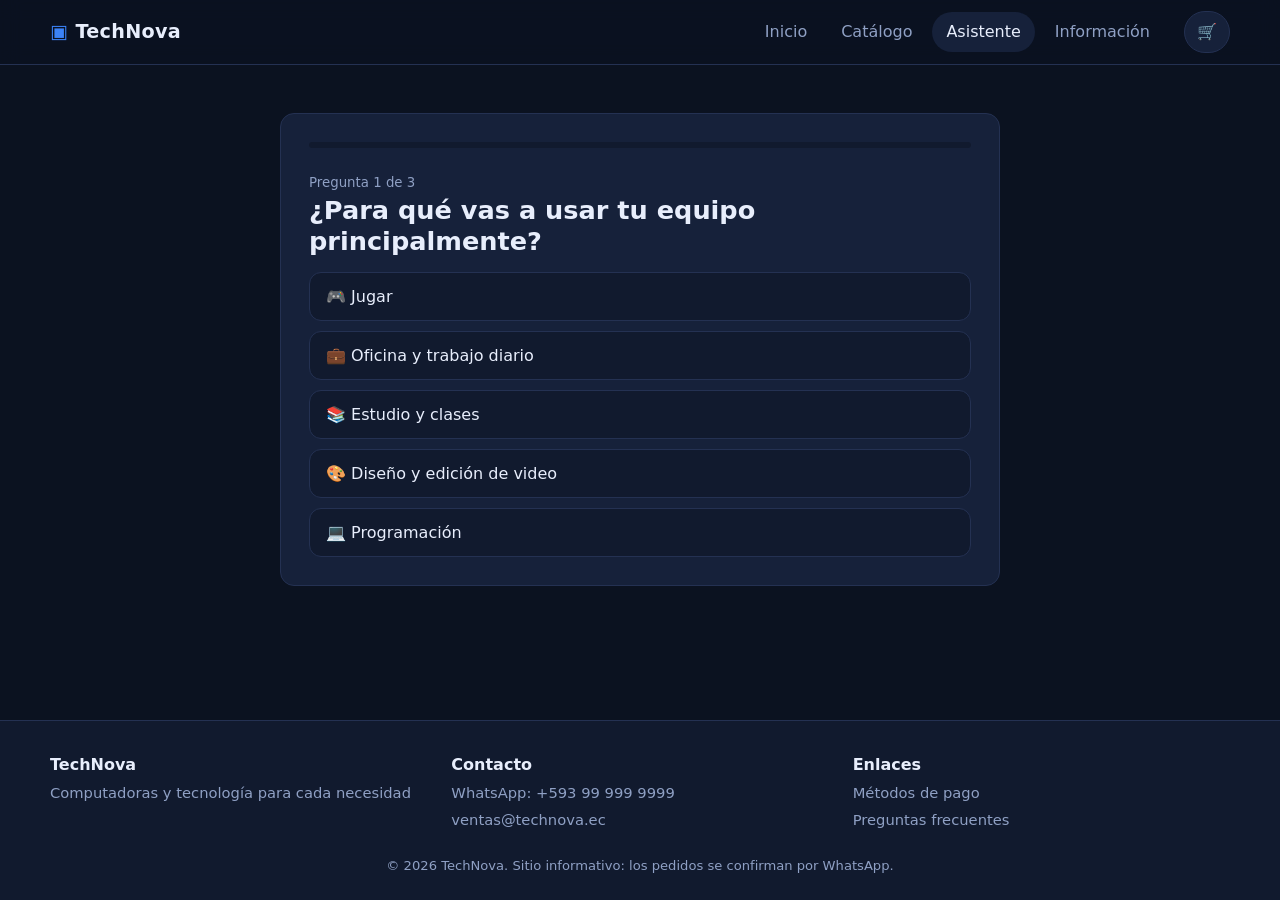
==== asistente.html @ bf82b460 "Tienda informativa de computadoras: catalogo, asistente, carrito con PDF y metodos de pago Co-Author" ====
<!DOCTYPE html>
<html lang="es">
<head>
<meta charset="UTF-8">
<meta name="viewport" content="width=device-width, initial-scale=1">
<title>Asistente: encuentra tu equipo | TechNova</title>
<meta name="description" content="Responde 3 preguntas y te recomendamos la laptop o PC ideal según tu uso y presupuesto.">
<link rel="stylesheet" href="css/styles.css">
</head>
<body>
<header id="header"></header>
<main class="section"><div class="wrap">
  <div class="quiz" id="quiz"></div>
  <div id="resultado" style="margin-top:32px"></div>
</div></main>
<footer id="footer"></footer>
<script src="js/settings.js"></script>
<script src="js/app.js"></script>
<script src="js/asistente.js"></script>
</body>
</html>
---- css/styles.css ----
:root{
  --bg:#0b1220; --bg2:#111a2e; --card:#16213a; --line:#243152;
  --txt:#e8eefc; --muted:#8fa0c4; --brand:#3b82f6; --brand2:#22d3ee; --ok:#22c55e; --warn:#f59e0b;
  --r:14px;
}
*{box-sizing:border-box;margin:0;padding:0}
html{scroll-behavior:smooth}
body{font-family:system-ui,-apple-system,"Segoe UI",Roboto,sans-serif;background:var(--bg);color:var(--txt);line-height:1.55;min-height:100vh;display:flex;flex-direction:column}
main{flex:1}
a{color:inherit;text-decoration:none}
img{max-width:100%;display:block}
.wrap{width:min(1180px,100% - 32px);margin-inline:auto}
h1,h2,h3{line-height:1.2}
.section{padding:48px 0}
.section h2{font-size:1.6rem;margin-bottom:6px}
.section .sub{color:var(--muted);margin-bottom:24px}
.head-row{display:flex;justify-content:space-between;align-items:end;gap:12px;margin-bottom:22px;flex-wrap:wrap}
.head-row h2{margin:0}

/* Header */
header{position:sticky;top:0;z-index:50;background:rgba(11,18,32,.88);backdrop-filter:blur(10px);border-bottom:1px solid var(--line)}
.nav{display:flex;align-items:center;gap:20px;height:64px}
.logo{font-weight:800;font-size:1.2rem;letter-spacing:.3px}
.logo span{color:var(--brand)}
nav#menu{display:flex;gap:6px;margin-left:auto}
nav#menu a{padding:8px 14px;border-radius:999px;color:var(--muted);font-weight:500}
nav#menu a:hover,nav#menu a.on{color:var(--txt);background:var(--card)}
.cart-link{position:relative;padding:8px 12px;border-radius:999px;background:var(--card);border:1px solid var(--line)}
.count{position:absolute;top:-6px;right:-4px;background:var(--brand);color:#fff;font-size:.72rem;min-width:20px;height:20px;border-radius:999px;display:grid;place-items:center;font-weight:700}
.count[hidden],[hidden]{display:none!important}
.burger{display:none;background:none;border:0;color:var(--txt);font-size:1.5rem;cursor:pointer}

/* Buttons */
.btn{display:inline-block;background:var(--brand);color:#fff;border:0;border-radius:10px;padding:11px 18px;font-weight:600;font-size:.95rem;cursor:pointer;text-align:center;transition:.15s;font-family:inherit}
.btn:hover{filter:brightness(1.12);transform:translateY(-1px)}
.btn-block{display:block;width:100%}
.btn-ghost{background:transparent;border:1px solid var(--line);color:var(--txt)}
.btn-wa{background:#25d366;color:#07290f}
.btn[disabled]{opacity:.5;cursor:not-allowed;transform:none}

/* Hero */
.hero{padding:70px 0 56px;background:radial-gradient(900px 400px at 80% -10%,rgba(59,130,246,.25),transparent),radial-gradient(700px 300px at 0% 0%,rgba(34,211,238,.12),transparent)}
.hero h1{font-size:clamp(2rem,5vw,3.4rem);max-width:720px}
.hero h1 em{font-style:normal;background:linear-gradient(90deg,var(--brand),var(--brand2));-webkit-background-clip:text;background-clip:text;color:transparent}
.hero p{color:var(--muted);max-width:560px;margin:16px 0 26px;font-size:1.05rem}
.hero .acts{display:flex;gap:12px;flex-wrap:wrap}

/* Categorías */
.cats{display:grid;grid-template-columns:repeat(auto-fit,minmax(150px,1fr));gap:12px}
.cat{background:var(--card);border:1px solid var(--line);border-radius:var(--r);padding:20px 14px;text-align:center;font-weight:600;transition:.15s}
.cat:hover{border-color:var(--brand);transform:translateY(-2px)}
.cat small{display:block;color:var(--muted);font-weight:400;margin-top:2px}

/* Grid de productos */
.grid{display:grid;grid-template-columns:repeat(auto-fill,minmax(230px,1fr));gap:18px}
.card{background:var(--card);border:1px solid var(--line);border-radius:var(--r);overflow:hidden;display:flex;flex-direction:column;transition:.15s}
.card:hover{border-color:var(--brand);transform:translateY(-3px)}
.card-img{position:relative;aspect-ratio:4/3;background:var(--bg2);display:block}
.card-img img{width:100%;height:100%;object-fit:cover}
.badge{position:absolute;top:10px;left:10px;background:var(--warn);color:#2b1a00;font-weight:800;font-size:.78rem;padding:3px 9px;border-radius:999px;z-index:1}
.card-body{padding:14px;display:flex;flex-direction:column;gap:8px;flex:1}
.card-cat{color:var(--muted);font-size:.78rem;text-transform:uppercase;letter-spacing:.5px}
.card h3{font-size:1rem;flex:1}
.price strong{font-size:1.25rem}
.price s{color:var(--muted);margin-left:8px;font-size:.9rem}

/* Catálogo */
.layout{display:grid;grid-template-columns:260px 1fr;gap:24px;align-items:start}
.filters{background:var(--card);border:1px solid var(--line);border-radius:var(--r);padding:18px;position:sticky;top:84px;display:grid;gap:14px}
.filters label{font-size:.82rem;color:var(--muted);display:block;margin-bottom:4px}
input,select,textarea{width:100%;background:var(--bg2);border:1px solid var(--line);color:var(--txt);border-radius:10px;padding:10px 12px;font-size:.95rem;font-family:inherit}
input:focus,select:focus,textarea:focus{outline:2px solid var(--brand);border-color:transparent}
.result-bar{display:flex;justify-content:space-between;align-items:center;margin-bottom:14px;color:var(--muted);gap:10px;flex-wrap:wrap}
.vacio{text-align:center;color:var(--muted);padding:60px 0;grid-column:1/-1}

/* Producto */
.prod{display:grid;grid-template-columns:1fr 1fr;gap:32px;align-items:start}
.prod-img{background:var(--bg2);border:1px solid var(--line);border-radius:var(--r);overflow:hidden;aspect-ratio:4/3}
.prod-img img{width:100%;height:100%;object-fit:cover}
.prod h1{font-size:1.8rem;margin:6px 0 10px}
.prod .price strong{font-size:2rem}
.specs{width:100%;border-collapse:collapse;margin:18px 0}
.specs td{padding:10px 12px;border-bottom:1px solid var(--line)}
.specs td:first-child{color:var(--muted);width:40%}
.crumbs{color:var(--muted);font-size:.9rem;margin-bottom:12px}
.crumbs a:hover{color:var(--txt)}
.qty{display:inline-flex;align-items:center;border:1px solid var(--line);border-radius:10px;overflow:hidden}
.qty button{background:var(--bg2);color:var(--txt);border:0;width:34px;height:36px;font-size:1.1rem;cursor:pointer}
.qty span{min-width:38px;text-align:center}

/* Asistente */
.quiz{max-width:720px;margin:0 auto;background:var(--card);border:1px solid var(--line);border-radius:var(--r);padding:28px}
.progress{height:6px;background:var(--bg2);border-radius:99px;overflow:hidden;margin-bottom:22px}
.progress div{height:100%;background:linear-gradient(90deg,var(--brand),var(--brand2));transition:.3s}
.quiz h2{margin-bottom:16px}
.opts{display:grid;gap:10px}
.opt{background:var(--bg2);border:1px solid var(--line);color:var(--txt);border-radius:12px;padding:14px 16px;text-align:left;cursor:pointer;font-size:1rem;font-family:inherit;transition:.15s}
.opt:hover{border-color:var(--brand);background:#14203a}

/* Carrito */
.cart-layout{display:grid;grid-template-columns:1fr 360px;gap:24px;align-items:start}
.panel{background:var(--card);border:1px solid var(--line);border-radius:var(--r);padding:20px}
.item{display:grid;grid-template-columns:84px 1fr auto;gap:14px;align-items:center;padding:14px 0;border-bottom:1px solid var(--line)}
.item:last-child{border:0}
.item img{width:84px;height:64px;object-fit:cover;border-radius:8px;background:var(--bg2)}
.item h4{font-size:.95rem;margin-bottom:4px}
.item .rm{background:none;border:0;color:var(--muted);cursor:pointer;font-size:.85rem;margin-top:6px}
.item .rm:hover{color:#f87171}
.sum-row{display:flex;justify-content:space-between;padding:6px 0}
.sum-total{font-size:1.3rem;font-weight:800;border-top:1px solid var(--line);margin-top:8px;padding-top:12px}
.field{margin-bottom:12px}
.field label{display:block;font-size:.85rem;color:var(--muted);margin-bottom:4px}
.note{font-size:.82rem;color:var(--muted);margin-top:10px}
.modal{position:fixed;inset:0;background:rgba(0,0,0,.7);display:none;place-items:center;z-index:100;padding:16px}
.modal.on{display:grid}
.modal .box{background:var(--card);border:1px solid var(--line);border-radius:var(--r);padding:26px;max-width:440px;width:100%;text-align:center;display:grid;gap:12px}
.modal .check{font-size:2.4rem}

/* Info */
.info-grid{display:grid;grid-template-columns:repeat(auto-fit,minmax(240px,1fr));gap:16px}
.info-box{background:var(--card);border:1px solid var(--line);border-radius:var(--r);padding:20px}
.info-box h3{font-size:1rem;color:var(--muted);font-weight:500;margin-bottom:6px}
.info-box p{font-size:1.05rem;word-break:break-word}
.banks{display:grid;grid-template-columns:repeat(auto-fit,minmax(300px,1fr));gap:18px}
.bank{background:var(--card);border:1px solid var(--line);border-radius:var(--r);padding:20px;display:grid;gap:14px}
.bank h3{font-size:1.15rem;color:var(--brand2)}
.bank dl{display:grid;grid-template-columns:auto 1fr;gap:6px 14px;font-size:.92rem}
.bank dt{color:var(--muted)}
.bank dd{word-break:break-word}
.qr{background:#fff;border-radius:12px;padding:10px;width:180px;margin:0 auto;aspect-ratio:1;display:grid;place-items:center;color:#445;font-size:.8rem;text-align:center}
.qr img{width:100%;height:100%;object-fit:contain}
details{background:var(--card);border:1px solid var(--line);border-radius:12px;padding:14px 18px;margin-bottom:10px}
summary{cursor:pointer;font-weight:600}
details p{color:var(--muted);margin-top:8px}
iframe.map{width:100%;height:320px;border:0;border-radius:var(--r);margin-top:18px}

/* Footer y toast */
footer{background:var(--bg2);border-top:1px solid var(--line);margin-top:40px;padding-top:32px}
.foot{display:grid;grid-template-columns:repeat(auto-fit,minmax(220px,1fr));gap:24px}
.foot p{color:var(--muted);font-size:.92rem;margin-top:4px}
.foot a:hover{color:var(--txt)}
.copy{text-align:center;color:var(--muted);font-size:.82rem;padding:24px 16px}
#toast{position:fixed;bottom:24px;left:50%;transform:translate(-50%,30px);background:var(--ok);color:#04210f;padding:11px 20px;border-radius:999px;font-weight:600;opacity:0;pointer-events:none;transition:.25s;z-index:200}
#toast.show{opacity:1;transform:translate(-50%,0)}

@media(max-width:860px){
  .layout,.prod,.cart-layout{grid-template-columns:1fr}
  .filters{position:static}
  .burger{display:block;margin-left:auto}
  .cart-link{order:2}
  nav#menu{display:none;position:absolute;top:64px;left:0;right:0;background:var(--bg2);flex-direction:column;padding:10px 16px;border-bottom:1px solid var(--line);margin:0}
  nav#menu.open{display:flex}
  .nav{gap:12px}
  .item{grid-template-columns:70px 1fr}
  .item>div:last-child{grid-column:1/-1}
}
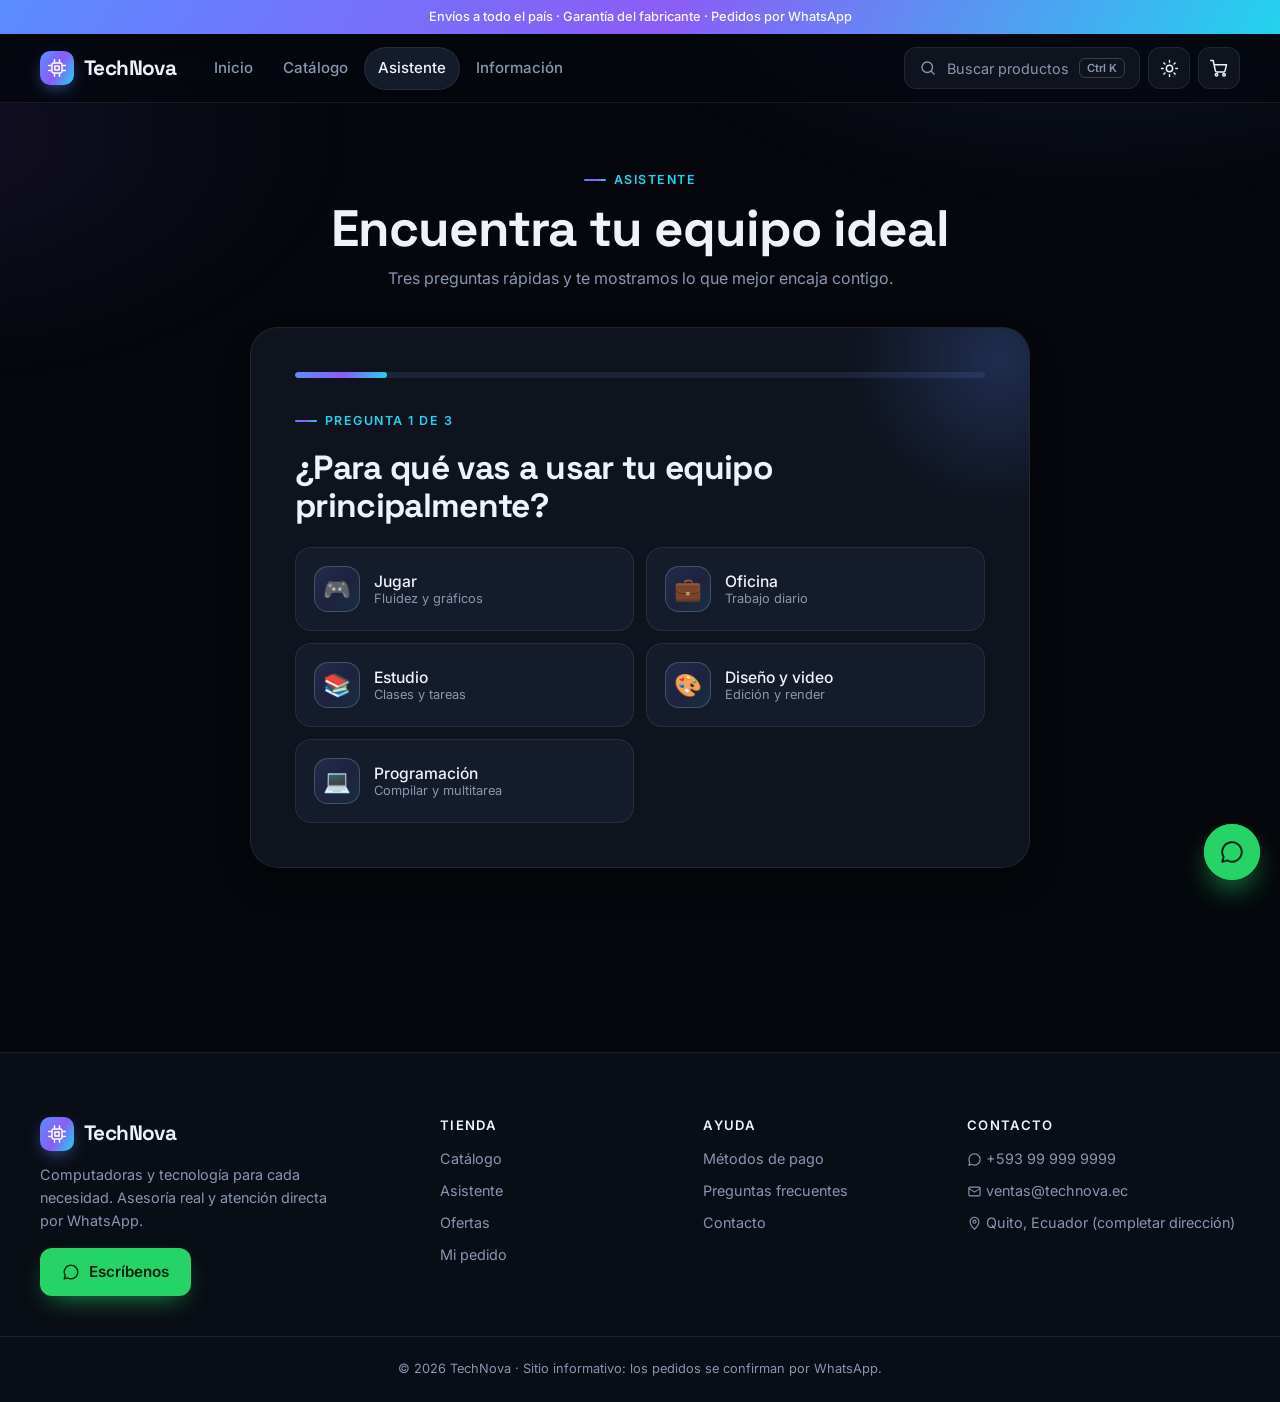
==== commit 533bd6be: "Rediseño profesional: sistema de diseño, tema claro/oscuro, hero animado, carrito lateral, paleta Ct" ====
--- a/asistente.html
+++ b/asistente.html
@@ -1,19 +1,29 @@
 <!DOCTYPE html>
-<html lang="es">
+<html lang="es" data-theme="dark">
 <head>
 <meta charset="UTF-8">
 <meta name="viewport" content="width=device-width, initial-scale=1">
 <title>Asistente: encuentra tu equipo | TechNova</title>
 <meta name="description" content="Responde 3 preguntas y te recomendamos la laptop o PC ideal según tu uso y presupuesto.">
+<meta name="theme-color" content="#05070c">
+<link rel="preconnect" href="https://fonts.googleapis.com">
+<link rel="preconnect" href="https://fonts.gstatic.com" crossorigin>
+<link href="https://fonts.googleapis.com/css2?family=Inter:wght@400;500;600;700&family=Space+Grotesk:wght@500;600;700&display=swap" rel="stylesheet">
+<script>try{document.documentElement.dataset.theme=localStorage.getItem('tn_theme')||'dark'}catch(e){}</script>
 <link rel="stylesheet" href="css/styles.css">
 </head>
 <body>
-<header id="header"></header>
-<main class="section"><div class="wrap">
-  <div class="quiz" id="quiz"></div>
-  <div id="resultado" style="margin-top:32px"></div>
-</div></main>
-<footer id="footer"></footer>
+<main>
+  <div class="wrap page-head" style="text-align:center">
+    <span class="eyebrow">Asistente</span>
+    <h1>Encuentra tu equipo ideal</h1>
+    <p class="sub" style="margin-inline:auto">Tres preguntas rápidas y te mostramos lo que mejor encaja contigo.</p>
+  </div>
+  <section class="section" style="padding-top:28px"><div class="wrap">
+    <div class="quiz" id="quiz"></div>
+    <div id="resultado" style="margin-top:36px"></div>
+  </div></section>
+</main>
 <script src="js/settings.js"></script>
 <script src="js/app.js"></script>
 <script src="js/asistente.js"></script>
--- a/css/styles.css
+++ b/css/styles.css
@@ -1,156 +1,460 @@
+/* ==========================================================
+   TechNova · Sistema de diseño
+   1. Tokens  2. Base  3. Layout  4. Componentes  5. Páginas  6. Utilidades/Responsive
+   ========================================================== */
+
+/* 1. TOKENS ------------------------------------------------ */
 :root{
-  --bg:#0b1220; --bg2:#111a2e; --card:#16213a; --line:#243152;
-  --txt:#e8eefc; --muted:#8fa0c4; --brand:#3b82f6; --brand2:#22d3ee; --ok:#22c55e; --warn:#f59e0b;
-  --r:14px;
-}
-*{box-sizing:border-box;margin:0;padding:0}
-html{scroll-behavior:smooth}
-body{font-family:system-ui,-apple-system,"Segoe UI",Roboto,sans-serif;background:var(--bg);color:var(--txt);line-height:1.55;min-height:100vh;display:flex;flex-direction:column}
+  color-scheme:dark;
+  --bg:#05070c; --bg-soft:#090d15; --surface:#0e131e; --surface-2:#141b2a; --surface-3:#1b2438;
+  --line:rgba(255,255,255,.08); --line-strong:rgba(255,255,255,.18);
+  --txt:#eef2fb; --txt-2:#c4cee3; --muted:#8996b1;
+  --brand:#5b8cff; --brand-2:#22d3ee; --violet:#8b5cf6;
+  --ok:#22c55e; --warn:#f5a524; --danger:#ef4444;
+  --grad:linear-gradient(120deg,#5b8cff 0%,#8b5cf6 52%,#22d3ee 100%);
+  --grad-soft:linear-gradient(135deg,rgba(91,140,255,.16),rgba(139,92,246,.1) 55%,rgba(34,211,238,.12));
+  --shadow:0 18px 40px -18px rgba(0,0,0,.7);
+  --glow:0 0 0 1px rgba(91,140,255,.35),0 12px 40px -12px rgba(91,140,255,.45);
+  --r:18px; --r-sm:12px; --r-lg:28px;
+  --font:"Inter",system-ui,-apple-system,"Segoe UI",Roboto,sans-serif;
+  --font-d:"Space Grotesk","Inter",system-ui,sans-serif;
+  --ease:cubic-bezier(.22,.8,.3,1);
+}
+[data-theme="light"]{
+  color-scheme:light;
+  --bg:#f4f6fb; --bg-soft:#eaeff8; --surface:#ffffff; --surface-2:#f0f3fa; --surface-3:#e5eaf5;
+  --line:rgba(15,23,42,.09); --line-strong:rgba(15,23,42,.2);
+  --txt:#0a1020; --txt-2:#2a3550; --muted:#5a6781;
+  --shadow:0 18px 40px -20px rgba(30,45,90,.3);
+  --glow:0 0 0 1px rgba(91,140,255,.45),0 12px 34px -14px rgba(91,140,255,.5);
+}
+
+/* 2. BASE -------------------------------------------------- */
+*,*::before,*::after{box-sizing:border-box;margin:0;padding:0}
+html{scroll-behavior:smooth;-webkit-text-size-adjust:100%}
+body{font-family:var(--font);background:var(--bg);color:var(--txt);line-height:1.6;min-height:100vh;display:flex;flex-direction:column;-webkit-font-smoothing:antialiased;overflow-x:hidden}
+body::before{content:"";position:fixed;inset:0;z-index:-1;pointer-events:none;
+  background:radial-gradient(900px 500px at 85% -10%,rgba(91,140,255,.14),transparent 60%),radial-gradient(700px 420px at -5% 15%,rgba(139,92,246,.1),transparent 60%)}
+[data-theme="light"] body::before{background:radial-gradient(900px 500px at 85% -10%,rgba(91,140,255,.16),transparent 60%),radial-gradient(700px 420px at -5% 15%,rgba(34,211,238,.12),transparent 60%)}
 main{flex:1}
 a{color:inherit;text-decoration:none}
 img{max-width:100%;display:block}
-.wrap{width:min(1180px,100% - 32px);margin-inline:auto}
-h1,h2,h3{line-height:1.2}
-.section{padding:48px 0}
-.section h2{font-size:1.6rem;margin-bottom:6px}
-.section .sub{color:var(--muted);margin-bottom:24px}
-.head-row{display:flex;justify-content:space-between;align-items:end;gap:12px;margin-bottom:22px;flex-wrap:wrap}
-.head-row h2{margin:0}
-
-/* Header */
-header{position:sticky;top:0;z-index:50;background:rgba(11,18,32,.88);backdrop-filter:blur(10px);border-bottom:1px solid var(--line)}
-.nav{display:flex;align-items:center;gap:20px;height:64px}
-.logo{font-weight:800;font-size:1.2rem;letter-spacing:.3px}
-.logo span{color:var(--brand)}
-nav#menu{display:flex;gap:6px;margin-left:auto}
-nav#menu a{padding:8px 14px;border-radius:999px;color:var(--muted);font-weight:500}
-nav#menu a:hover,nav#menu a.on{color:var(--txt);background:var(--card)}
-.cart-link{position:relative;padding:8px 12px;border-radius:999px;background:var(--card);border:1px solid var(--line)}
-.count{position:absolute;top:-6px;right:-4px;background:var(--brand);color:#fff;font-size:.72rem;min-width:20px;height:20px;border-radius:999px;display:grid;place-items:center;font-weight:700}
-.count[hidden],[hidden]{display:none!important}
-.burger{display:none;background:none;border:0;color:var(--txt);font-size:1.5rem;cursor:pointer}
-
-/* Buttons */
-.btn{display:inline-block;background:var(--brand);color:#fff;border:0;border-radius:10px;padding:11px 18px;font-weight:600;font-size:.95rem;cursor:pointer;text-align:center;transition:.15s;font-family:inherit}
-.btn:hover{filter:brightness(1.12);transform:translateY(-1px)}
-.btn-block{display:block;width:100%}
-.btn-ghost{background:transparent;border:1px solid var(--line);color:var(--txt)}
-.btn-wa{background:#25d366;color:#07290f}
-.btn[disabled]{opacity:.5;cursor:not-allowed;transform:none}
-
+button{font-family:inherit}
+h1,h2,h3,h4{font-family:var(--font-d);line-height:1.12;letter-spacing:-.02em}
+:focus-visible{outline:2px solid var(--brand);outline-offset:3px;border-radius:6px}
+::selection{background:rgba(91,140,255,.35)}
+.ico{flex:none;vertical-align:middle}
+[hidden]{display:none!important}
+.sr-only{position:absolute;width:1px;height:1px;overflow:hidden;clip:rect(0 0 0 0);white-space:nowrap}
+
+/* 3. LAYOUT ------------------------------------------------ */
+.wrap{width:min(1200px,100% - 40px);margin-inline:auto}
+.section{padding:clamp(48px,7vw,88px) 0}
+.sec-head{display:flex;justify-content:space-between;align-items:flex-end;gap:16px;flex-wrap:wrap;margin-bottom:clamp(22px,3vw,34px)}
+.eyebrow{display:inline-flex;align-items:center;gap:8px;font-size:.78rem;font-weight:600;letter-spacing:.12em;text-transform:uppercase;color:var(--brand-2);margin-bottom:10px}
+.eyebrow::before{content:"";width:22px;height:2px;background:var(--grad);border-radius:2px}
+.sec-head h2,.section>.wrap>h2{font-size:clamp(1.7rem,3.4vw,2.5rem)}
+.sub{color:var(--muted);margin-top:8px;max-width:620px}
+
+/* Anuncio + header */
+.topbar{background:var(--grad);color:#fff;font-size:.8rem;font-weight:500;text-align:center;padding:7px 16px}
+.topbar span{opacity:.95}
+header.site{position:sticky;top:0;z-index:60;background:color-mix(in srgb,var(--bg) 78%,transparent);backdrop-filter:saturate(1.6) blur(16px);-webkit-backdrop-filter:saturate(1.6) blur(16px);border-bottom:1px solid var(--line)}
+.nav{display:flex;align-items:center;gap:10px;height:68px}
+.logo{display:flex;align-items:center;gap:10px;font-family:var(--font-d);font-weight:700;font-size:1.3rem;letter-spacing:-.03em;margin-right:14px}
+.logo-mark{width:34px;height:34px;border-radius:10px;background:var(--grad);display:grid;place-items:center;color:#fff;box-shadow:0 6px 18px -6px rgba(91,140,255,.8)}
+nav#menu{display:flex;gap:2px}
+nav#menu a{padding:9px 14px;border-radius:999px;color:var(--muted);font-weight:500;font-size:.94rem;transition:.2s}
+nav#menu a:hover{color:var(--txt);background:var(--surface-2)}
+nav#menu a.on{color:var(--txt);background:var(--surface-2);box-shadow:inset 0 0 0 1px var(--line)}
+.nav-actions{margin-left:auto;display:flex;align-items:center;gap:8px}
+.icon-btn{position:relative;display:inline-grid;place-items:center;width:42px;height:42px;border-radius:12px;background:var(--surface);border:1px solid var(--line);color:var(--txt);cursor:pointer;transition:.2s}
+.icon-btn:hover{border-color:var(--line-strong);background:var(--surface-2)}
+.search-btn{display:inline-flex;align-items:center;gap:10px;height:42px;padding:0 14px;border-radius:12px;background:var(--surface);border:1px solid var(--line);color:var(--muted);cursor:pointer;font-size:.9rem;min-width:220px;transition:.2s}
+.search-btn:hover{border-color:var(--line-strong);color:var(--txt)}
+.search-btn kbd{margin-left:auto;font:600 .7rem var(--font);padding:2px 7px;border-radius:6px;border:1px solid var(--line-strong);color:var(--muted)}
+.count{position:absolute;top:-6px;right:-6px;background:var(--grad);color:#fff;font:700 .7rem var(--font);min-width:20px;height:20px;padding:0 5px;border-radius:999px;display:grid;place-items:center;box-shadow:0 4px 10px -2px rgba(91,140,255,.7)}
+.count.bump,.icon-btn.bump{animation:bump .45s var(--ease)}
+.burger{display:none}
+@keyframes bump{0%{scale:1}40%{scale:1.3}100%{scale:1}}
+
+/* Botones */
+.btn{display:inline-flex;align-items:center;justify-content:center;gap:9px;background:var(--grad);background-size:140% 100%;color:#fff;border:0;border-radius:12px;padding:12px 22px;font-weight:600;font-size:.95rem;cursor:pointer;text-align:center;transition:.25s var(--ease);box-shadow:0 10px 26px -10px rgba(91,140,255,.75);position:relative}
+.btn:hover{background-position:100% 0;translate:0 -2px;box-shadow:0 16px 30px -10px rgba(91,140,255,.85)}
+.btn:active{translate:0 0}
+.btn-block{display:flex;width:100%}
+.btn-lg{padding:15px 28px;font-size:1rem;border-radius:14px}
+.btn-ghost{background:var(--surface);color:var(--txt);border:1px solid var(--line-strong);box-shadow:none}
+.btn-ghost:hover{background:var(--surface-2);box-shadow:none;border-color:var(--brand)}
+.btn-wa{background:#25d366;color:#04230f;box-shadow:0 10px 26px -10px rgba(37,211,102,.7)}
+.btn-wa:hover{box-shadow:0 16px 30px -10px rgba(37,211,102,.8)}
+.btn[disabled]{opacity:.5;cursor:not-allowed}
+
+/* 4. COMPONENTES ------------------------------------------ */
+/* Tarjeta de producto */
+.grid{display:grid;grid-template-columns:repeat(auto-fill,minmax(250px,1fr));gap:20px}
+.card{--mx:50%;--my:50%;position:relative;background:var(--surface);border:1px solid var(--line);border-radius:var(--r);overflow:hidden;display:flex;flex-direction:column;transition:border-color .25s,box-shadow .3s,translate .3s var(--ease);transform-style:preserve-3d}
+.card::before{content:"";position:absolute;inset:0;z-index:2;pointer-events:none;opacity:0;transition:opacity .3s;background:radial-gradient(380px circle at var(--mx) var(--my),rgba(91,140,255,.16),transparent 55%)}
+.card:hover{border-color:rgba(91,140,255,.5);box-shadow:var(--glow);translate:0 -5px}
+.card:hover::before{opacity:1}
+.card-img{position:relative;aspect-ratio:4/3;background:var(--surface-2);display:block;overflow:hidden}
+.card-img img{width:100%;height:100%;object-fit:cover;transition:transform .6s var(--ease)}
+.card:hover .card-img img{transform:scale(1.07)}
+.badge{position:absolute;top:12px;left:12px;z-index:3;background:linear-gradient(135deg,#ff7a45,#ef4444);color:#fff;font:700 .74rem var(--font);padding:4px 10px;border-radius:999px;box-shadow:0 6px 14px -4px rgba(239,68,68,.6)}
+.match{position:absolute;top:12px;right:12px;z-index:3;background:rgba(5,7,12,.78);backdrop-filter:blur(8px);color:#fff;font:700 .74rem var(--font);padding:5px 11px;border-radius:999px;border:1px solid rgba(34,211,238,.5);display:flex;gap:6px;align-items:center}
+.match i{width:7px;height:7px;border-radius:50%;background:var(--brand-2);box-shadow:0 0 10px var(--brand-2)}
+.card-body{padding:16px;display:flex;flex-direction:column;gap:10px;flex:1}
+.card-cat{color:var(--muted);font-size:.72rem;font-weight:600;text-transform:uppercase;letter-spacing:.1em}
+.card h3{font-size:1.02rem;font-weight:600;letter-spacing:-.01em;line-height:1.3}
+.card h3 a:hover{color:var(--brand)}
+.chips{display:flex;flex-wrap:wrap;gap:6px;list-style:none}
+.chips li{font-size:.72rem;color:var(--txt-2);background:var(--surface-2);border:1px solid var(--line);padding:3px 9px;border-radius:999px}
+.card-foot{display:flex;align-items:flex-end;justify-content:space-between;gap:10px;margin-top:auto;padding-top:6px}
+.price strong{font-family:var(--font-d);font-size:1.4rem;letter-spacing:-.02em}
+.price s{color:var(--muted);margin-left:8px;font-size:.88rem}
+.add{width:44px;height:44px;border-radius:13px;border:0;background:var(--grad);color:#fff;display:grid;place-items:center;cursor:pointer;transition:.25s var(--ease);box-shadow:0 8px 20px -8px rgba(91,140,255,.8)}
+.add:hover{rotate:-8deg;scale:1.1}
+
+/* Skeleton */
+.skel{border-radius:var(--r);border:1px solid var(--line);overflow:hidden;background:var(--surface)}
+.skel i{display:block;background:linear-gradient(100deg,var(--surface-2) 30%,var(--surface-3) 50%,var(--surface-2) 70%);background-size:220% 100%;animation:shimmer 1.3s infinite}
+.skel i:first-child{aspect-ratio:4/3}
+.skel i:not(:first-child){height:14px;margin:14px;border-radius:6px}
+@keyframes shimmer{to{background-position:-120% 0}}
+
+/* Reveal */
+.reveal{opacity:0;translate:0 22px;transition:opacity .7s var(--ease),translate .7s var(--ease),border-color .25s,box-shadow .3s}
+.reveal.in{opacity:1;translate:0 0}
+.card.reveal.in:hover{translate:0 -5px}
+
+/* Toast / FAB */
+#toast{position:fixed;bottom:24px;left:50%;translate:-50% 30px;background:var(--surface-3);color:var(--txt);border:1px solid var(--line-strong);padding:12px 20px;border-radius:999px;font-weight:600;font-size:.9rem;opacity:0;pointer-events:none;transition:.3s var(--ease);z-index:300;box-shadow:var(--shadow);display:flex;gap:8px;align-items:center;white-space:nowrap}
+#toast.show{opacity:1;translate:-50% 0}
+#toast::before{content:"";width:8px;height:8px;border-radius:50%;background:var(--ok);box-shadow:0 0 10px var(--ok)}
+.fab{position:fixed;right:20px;bottom:20px;z-index:55;width:56px;height:56px;border-radius:50%;background:#25d366;color:#04230f;display:grid;place-items:center;box-shadow:0 14px 30px -8px rgba(37,211,102,.7);transition:.25s var(--ease)}
+.fab:hover{scale:1.1}
+.fab::after{content:"";position:absolute;inset:0;border-radius:50%;border:2px solid #25d366;animation:ping 2.4s infinite}
+@keyframes ping{0%{scale:1;opacity:.7}100%{scale:1.6;opacity:0}}
+.fly{position:fixed;z-index:400;border-radius:14px;object-fit:cover;pointer-events:none;box-shadow:0 10px 30px rgba(0,0,0,.4)}
+
+/* Drawer del carrito */
+.drawer{position:fixed;inset:0;z-index:200;visibility:hidden;transition:visibility .35s}
+.drawer.on{visibility:visible}
+.drawer-bg{position:absolute;inset:0;background:rgba(3,5,10,.6);backdrop-filter:blur(4px);opacity:0;transition:opacity .35s}
+.drawer.on .drawer-bg{opacity:1}
+.drawer-panel{position:absolute;top:0;right:0;bottom:0;width:min(440px,100%);background:var(--surface);border-left:1px solid var(--line-strong);display:flex;flex-direction:column;translate:100% 0;transition:translate .4s var(--ease)}
+.drawer.on .drawer-panel{translate:0 0}
+.drawer-head{display:flex;align-items:center;justify-content:space-between;padding:20px 22px;border-bottom:1px solid var(--line)}
+.drawer-head h3{font-size:1.2rem}
+.drawer-body{flex:1;overflow:auto;padding:6px 22px}
+.drawer-foot{padding:20px 22px;border-top:1px solid var(--line);display:grid;gap:12px;background:var(--surface-2)}
+.d-empty{text-align:center;color:var(--muted);padding:60px 10px;display:grid;gap:14px;justify-items:center}
+.d-item{display:grid;grid-template-columns:68px 1fr auto;gap:12px;align-items:center;padding:14px 0;border-bottom:1px solid var(--line)}
+.d-item img{width:68px;height:54px;object-fit:cover;border-radius:10px;background:var(--surface-2)}
+.d-item h4{font:600 .88rem var(--font);letter-spacing:0;line-height:1.3}
+.d-item small{color:var(--muted)}
+
+/* Paleta de búsqueda */
+.palette{position:fixed;inset:0;z-index:250;display:none;align-items:flex-start;justify-content:center;padding:12vh 16px 16px;background:rgba(3,5,10,.65);backdrop-filter:blur(6px)}
+.palette.on{display:flex}
+.pal-box{width:min(640px,100%);background:var(--surface);border:1px solid var(--line-strong);border-radius:20px;box-shadow:0 40px 90px -20px rgba(0,0,0,.8);overflow:hidden;animation:pop .25s var(--ease)}
+@keyframes pop{from{opacity:0;scale:.96;translate:0 10px}}
+.pal-in{display:flex;align-items:center;gap:12px;padding:0 20px;border-bottom:1px solid var(--line);color:var(--muted)}
+.pal-in input{flex:1;border:0;background:none;padding:20px 0;font-size:1.05rem;color:var(--txt);outline:none}
+.pal-list{max-height:min(52vh,420px);overflow:auto;padding:8px}
+.pal-h{font-size:.7rem;text-transform:uppercase;letter-spacing:.12em;color:var(--muted);padding:10px 12px 6px;font-weight:600}
+.pal-item{display:flex;align-items:center;gap:12px;padding:10px 12px;border-radius:12px;cursor:pointer}
+.pal-item img{width:46px;height:36px;object-fit:cover;border-radius:8px;background:var(--surface-2)}
+.pal-item .t{font-weight:600;font-size:.92rem}
+.pal-item small{color:var(--muted);display:block}
+.pal-item .p{margin-left:auto;font-weight:700;font-family:var(--font-d)}
+.pal-item.sel,.pal-item:hover{background:var(--surface-3)}
+.pal-foot{display:flex;gap:16px;padding:12px 20px;border-top:1px solid var(--line);font-size:.75rem;color:var(--muted)}
+.pal-foot kbd{font:600 .7rem var(--font);padding:1px 6px;border-radius:5px;border:1px solid var(--line-strong);margin-right:4px}
+
+/* Formularios */
+input,select,textarea{width:100%;background:var(--surface-2);border:1px solid var(--line);color:var(--txt);border-radius:var(--r-sm);padding:12px 14px;font-size:.95rem;font-family:inherit;transition:.2s}
+input:hover,select:hover,textarea:hover{border-color:var(--line-strong)}
+input:focus,select:focus,textarea:focus{outline:none;border-color:var(--brand);box-shadow:0 0 0 4px rgba(91,140,255,.18)}
+input[type=range]{padding:0;height:6px;accent-color:var(--brand);background:transparent;border:0;box-shadow:none}
+input[type=checkbox]{width:18px;height:18px;accent-color:var(--brand);padding:0}
+label{font-size:.82rem;color:var(--muted);font-weight:500}
+.field{margin-bottom:14px}
+.field label{display:block;margin-bottom:6px}
+
+/* Paneles y modal */
+.panel{background:var(--surface);border:1px solid var(--line);border-radius:var(--r);padding:22px}
+.modal{position:fixed;inset:0;background:rgba(3,5,10,.7);backdrop-filter:blur(6px);display:none;place-items:center;z-index:280;padding:16px}
+.modal.on{display:grid}
+.modal .box{background:var(--surface);border:1px solid var(--line-strong);border-radius:var(--r-lg);padding:32px;max-width:460px;width:100%;text-align:center;display:grid;gap:12px;animation:pop .3s var(--ease);box-shadow:0 40px 90px -20px rgba(0,0,0,.8)}
+.modal .check{width:64px;height:64px;border-radius:50%;background:rgba(34,197,94,.15);color:var(--ok);display:grid;place-items:center;margin:0 auto 4px}
+canvas#confetti{position:fixed;inset:0;z-index:290;pointer-events:none}
+
+/* 5. PÁGINAS ---------------------------------------------- */
 /* Hero */
-.hero{padding:70px 0 56px;background:radial-gradient(900px 400px at 80% -10%,rgba(59,130,246,.25),transparent),radial-gradient(700px 300px at 0% 0%,rgba(34,211,238,.12),transparent)}
-.hero h1{font-size:clamp(2rem,5vw,3.4rem);max-width:720px}
-.hero h1 em{font-style:normal;background:linear-gradient(90deg,var(--brand),var(--brand2));-webkit-background-clip:text;background-clip:text;color:transparent}
-.hero p{color:var(--muted);max-width:560px;margin:16px 0 26px;font-size:1.05rem}
-.hero .acts{display:flex;gap:12px;flex-wrap:wrap}
-
-/* Categorías */
-.cats{display:grid;grid-template-columns:repeat(auto-fit,minmax(150px,1fr));gap:12px}
-.cat{background:var(--card);border:1px solid var(--line);border-radius:var(--r);padding:20px 14px;text-align:center;font-weight:600;transition:.15s}
-.cat:hover{border-color:var(--brand);transform:translateY(-2px)}
-.cat small{display:block;color:var(--muted);font-weight:400;margin-top:2px}
-
-/* Grid de productos */
-.grid{display:grid;grid-template-columns:repeat(auto-fill,minmax(230px,1fr));gap:18px}
-.card{background:var(--card);border:1px solid var(--line);border-radius:var(--r);overflow:hidden;display:flex;flex-direction:column;transition:.15s}
-.card:hover{border-color:var(--brand);transform:translateY(-3px)}
-.card-img{position:relative;aspect-ratio:4/3;background:var(--bg2);display:block}
-.card-img img{width:100%;height:100%;object-fit:cover}
-.badge{position:absolute;top:10px;left:10px;background:var(--warn);color:#2b1a00;font-weight:800;font-size:.78rem;padding:3px 9px;border-radius:999px;z-index:1}
-.card-body{padding:14px;display:flex;flex-direction:column;gap:8px;flex:1}
-.card-cat{color:var(--muted);font-size:.78rem;text-transform:uppercase;letter-spacing:.5px}
-.card h3{font-size:1rem;flex:1}
-.price strong{font-size:1.25rem}
-.price s{color:var(--muted);margin-left:8px;font-size:.9rem}
+.hero{position:relative;padding:clamp(40px,6vw,84px) 0 clamp(48px,6vw,90px);overflow:hidden}
+.hero::before{content:"";position:absolute;inset:0;z-index:-1;opacity:.5;
+  background-image:linear-gradient(var(--line) 1px,transparent 1px),linear-gradient(90deg,var(--line) 1px,transparent 1px);background-size:56px 56px;
+  mask-image:radial-gradient(ellipse 70% 60% at 50% 30%,#000 30%,transparent 75%);-webkit-mask-image:radial-gradient(ellipse 70% 60% at 50% 30%,#000 30%,transparent 75%)}
+.hero-grid{display:grid;grid-template-columns:1.05fr .95fr;gap:clamp(24px,4vw,56px);align-items:center}
+.pill{display:inline-flex;align-items:center;gap:9px;padding:6px 14px 6px 6px;border-radius:999px;background:var(--surface);border:1px solid var(--line-strong);font-size:.85rem;color:var(--txt-2);margin-bottom:22px;transition:.2s}
+.pill:hover{border-color:var(--brand)}
+.pill b{background:var(--grad);color:#fff;border-radius:999px;padding:3px 10px;font-size:.72rem;letter-spacing:.04em}
+.hero h1{font-size:clamp(2.5rem,6vw,4.6rem);font-weight:700;letter-spacing:-.04em;line-height:1.02}
+.grad-text{background:var(--grad);background-size:200% auto;-webkit-background-clip:text;background-clip:text;color:transparent;animation:gradmove 6s linear infinite}
+@keyframes gradmove{to{background-position:200% center}}
+.hero p.lead{color:var(--muted);font-size:clamp(1rem,1.5vw,1.2rem);max-width:540px;margin:22px 0 32px}
+.acts{display:flex;gap:12px;flex-wrap:wrap}
+.trust{display:flex;gap:22px;flex-wrap:wrap;margin-top:34px;color:var(--muted);font-size:.85rem}
+.trust span{display:inline-flex;align-items:center;gap:8px}
+.trust .ico{color:var(--brand-2)}
+.stats{display:grid;grid-template-columns:repeat(3,auto);justify-content:start;gap:clamp(20px,4vw,48px);margin-top:38px;padding-top:28px;border-top:1px solid var(--line)}
+.stats b{display:block;font:700 2rem var(--font-d);letter-spacing:-.03em}
+.stats span{color:var(--muted);font-size:.82rem}
+
+/* Dispositivo animado */
+.device{position:relative;aspect-ratio:1/.88;display:grid;place-items:center;perspective:1500px}
+.device-glow{position:absolute;inset:10% 4%;background:radial-gradient(closest-side,rgba(91,140,255,.6),rgba(139,92,246,.25) 55%,transparent 75%);filter:blur(36px);animation:pulse 5s ease-in-out infinite}
+@keyframes pulse{50%{opacity:.55;scale:1.06}}
+.laptop{position:relative;width:88%;transform-style:preserve-3d;transform:rotateX(var(--rx,7deg)) rotateY(var(--ry,-13deg));transition:transform .25s ease-out;animation:floaty 7s ease-in-out infinite}
+@keyframes floaty{50%{translate:0 -12px}}
+.screen{aspect-ratio:16/10;background:linear-gradient(160deg,#0c1224,#070b16);border:2px solid #2b3858;border-radius:16px 16px 5px 5px;padding:14px;display:grid;grid-template-rows:auto 1fr;gap:10px;box-shadow:0 0 0 7px #0f1628,0 40px 70px -20px rgba(0,0,0,.85),inset 0 0 50px rgba(91,140,255,.12);overflow:hidden;position:relative}
+.screen::after{content:"";position:absolute;inset:0;background:linear-gradient(115deg,transparent 35%,rgba(255,255,255,.07) 48%,transparent 60%);background-size:250% 100%;animation:sheen 5s infinite}
+@keyframes sheen{from{background-position:130% 0}to{background-position:-70% 0}}
+.scr-top{display:flex;gap:6px;align-items:center}
+.scr-top i{width:9px;height:9px;border-radius:50%;background:#ff5f57}
+.scr-top i:nth-child(2){background:#febc2e}.scr-top i:nth-child(3){background:#28c840}
+.scr-top em{margin-left:auto;font:600 .62rem var(--font);color:#6f7fa8;letter-spacing:.1em;font-style:normal}
+.scr-body{display:grid;grid-template-columns:1.6fr 1fr;gap:10px;min-height:0}
+.scr-chart{background:rgba(91,140,255,.07);border:1px solid rgba(91,140,255,.2);border-radius:10px;padding:8px;position:relative}
+.scr-chart svg{width:100%;height:100%}
+.scr-chart .line{fill:none;stroke:url(#lg);stroke-width:3;stroke-linecap:round;stroke-dasharray:420;stroke-dashoffset:420;animation:draw 3.2s var(--ease) infinite alternate}
+@keyframes draw{to{stroke-dashoffset:0}}
+.scr-side{display:grid;gap:8px;align-content:start}
+.scr-fps{font:700 1.7rem var(--font-d);color:#fff;line-height:1}
+.scr-fps small{display:block;font:600 .6rem var(--font);color:#6f7fa8;letter-spacing:.12em;margin-top:2px}
+.bar{height:7px;border-radius:6px;background:rgba(255,255,255,.08);overflow:hidden}
+.bar i{display:block;height:100%;border-radius:6px;background:var(--grad);animation:grow 2.8s var(--ease) infinite alternate}
+.bar:nth-of-type(2) i{animation-delay:.4s}.bar:nth-of-type(3) i{animation-delay:.8s}
+@keyframes grow{from{width:18%}to{width:var(--w)}}
+.lap-base{height:15px;margin:0 -7%;background:linear-gradient(#2b3858,#141b2e);border-radius:0 0 22px 22px;position:relative;box-shadow:0 30px 40px -15px rgba(0,0,0,.7)}
+.lap-base::after{content:"";position:absolute;left:50%;top:0;translate:-50% 0;width:18%;height:5px;background:#0a0f1c;border-radius:0 0 8px 8px}
+.chip-f{position:absolute;display:flex;align-items:center;gap:8px;background:color-mix(in srgb,var(--surface) 88%,transparent);backdrop-filter:blur(12px);border:1px solid var(--line-strong);padding:9px 14px;border-radius:14px;font-size:.78rem;font-weight:600;box-shadow:var(--shadow);animation:floaty 6s ease-in-out infinite;white-space:nowrap}
+.chip-f .ico{color:var(--brand-2)}
+.chip-f.c1{top:6%;left:-2%;animation-delay:-1s}
+.chip-f.c2{bottom:3%;right:0;animation-delay:-3s}
+.chip-f.c3{bottom:12%;left:2%;animation-delay:-2s}
+
+/* Marquee */
+.marquee{border-block:1px solid var(--line);background:var(--bg-soft);overflow:hidden;padding:18px 0;mask-image:linear-gradient(90deg,transparent,#000 10%,#000 90%,transparent);-webkit-mask-image:linear-gradient(90deg,transparent,#000 10%,#000 90%,transparent)}
+.marquee-track{display:flex;gap:48px;width:max-content;animation:scroll 38s linear infinite}
+.marquee:hover .marquee-track{animation-play-state:paused}
+.marquee span{font:600 1.05rem var(--font-d);color:var(--muted);letter-spacing:.04em;white-space:nowrap;display:flex;align-items:center;gap:48px}
+.marquee span::after{content:"";width:6px;height:6px;border-radius:50%;background:var(--brand)}
+@keyframes scroll{to{transform:translateX(-50%)}}
+
+/* Bento categorías */
+.bento{display:grid;grid-template-columns:repeat(4,1fr);grid-auto-rows:170px;gap:16px}
+.tile{--mx:50%;--my:50%;position:relative;border-radius:var(--r);background:var(--surface);border:1px solid var(--line);padding:22px;display:flex;flex-direction:column;justify-content:space-between;overflow:hidden;transition:.3s var(--ease)}
+.tile::before{content:"";position:absolute;inset:0;opacity:0;transition:.3s;background:radial-gradient(320px circle at var(--mx) var(--my),rgba(91,140,255,.22),transparent 60%)}
+.tile:hover{border-color:rgba(91,140,255,.55);translate:0 -4px;box-shadow:var(--glow)}
+.tile:hover::before{opacity:1}
+.tile .ti{width:46px;height:46px;border-radius:14px;background:var(--grad-soft);border:1px solid var(--line-strong);display:grid;place-items:center;color:var(--brand-2);position:relative}
+.tile h3{font-size:1.15rem;position:relative}
+.tile small{color:var(--muted);position:relative;display:block;margin-top:2px}
+.tile .go{position:absolute;right:20px;top:22px;color:var(--muted);transition:.3s;opacity:0}
+.tile:hover .go{opacity:1;translate:4px 0;color:var(--brand)}
+.tile.big{grid-column:span 2;grid-row:span 2;background:var(--grad-soft)}
+.tile.big .ti{width:60px;height:60px}
+.tile.big h3{font-size:1.8rem}
+.tile.wide{grid-column:span 2}
+
+/* Pasos */
+.steps{display:grid;grid-template-columns:repeat(4,1fr);gap:18px;counter-reset:s}
+.step{position:relative;padding:26px;border-radius:var(--r);background:var(--surface);border:1px solid var(--line)}
+.step::before{counter-increment:s;content:"0" counter(s);font:700 .85rem var(--font-d);color:var(--brand);letter-spacing:.1em}
+.step .ti{width:48px;height:48px;border-radius:14px;background:var(--grad-soft);border:1px solid var(--line-strong);display:grid;place-items:center;color:var(--brand-2);margin:14px 0 16px}
+.step h3{font-size:1.1rem;margin-bottom:6px}
+.step p{color:var(--muted);font-size:.9rem}
+
+/* Banner asistente */
+.cta{position:relative;border-radius:var(--r-lg);padding:clamp(32px,5vw,64px);overflow:hidden;background:linear-gradient(120deg,#1d3fbb,#6d3fe0 55%,#0891b2);color:#fff;display:grid;grid-template-columns:1.3fr .7fr;gap:30px;align-items:center}
+.cta::before{content:"";position:absolute;inset:0;background:radial-gradient(500px 300px at 90% 0,rgba(255,255,255,.22),transparent 60%),linear-gradient(rgba(255,255,255,.06) 1px,transparent 1px),linear-gradient(90deg,rgba(255,255,255,.06) 1px,transparent 1px);background-size:auto,40px 40px,40px 40px}
+.cta>*{position:relative}
+.cta h2{font-size:clamp(1.8rem,3.6vw,2.8rem);margin-bottom:12px}
+.cta p{opacity:.88;max-width:520px;margin-bottom:26px}
+.cta .btn{background:#fff;color:#1b2a6b;box-shadow:0 14px 30px -10px rgba(0,0,0,.5)}
+.cta-art{display:grid;gap:10px;justify-items:end}
+.cta-art span{background:rgba(255,255,255,.14);border:1px solid rgba(255,255,255,.3);backdrop-filter:blur(8px);padding:10px 16px;border-radius:14px;font-size:.88rem;font-weight:600}
+.cta-art span:nth-child(2){translate:-18px 0}.cta-art span:nth-child(3){translate:-36px 0}
+
+/* Beneficios */
+.perks{display:grid;grid-template-columns:repeat(4,1fr);gap:16px}
+.perk{display:flex;gap:14px;align-items:flex-start;padding:22px;border-radius:var(--r);border:1px solid var(--line);background:var(--surface)}
+.perk .ti{width:44px;height:44px;border-radius:12px;background:var(--grad-soft);display:grid;place-items:center;color:var(--brand-2);flex:none;border:1px solid var(--line-strong)}
+.perk h4{font:600 .98rem var(--font);margin-bottom:3px;letter-spacing:0}
+.perk p{color:var(--muted);font-size:.85rem}
+
+/* Page head (interiores) */
+.page-head{padding:clamp(34px,5vw,60px) 0 8px}
+.page-head h1{font-size:clamp(2rem,4.4vw,3.2rem)}
+.crumbs{color:var(--muted);font-size:.86rem;margin-bottom:14px;display:flex;gap:8px;flex-wrap:wrap;align-items:center}
+.crumbs a:hover{color:var(--txt)}
 
 /* Catálogo */
-.layout{display:grid;grid-template-columns:260px 1fr;gap:24px;align-items:start}
-.filters{background:var(--card);border:1px solid var(--line);border-radius:var(--r);padding:18px;position:sticky;top:84px;display:grid;gap:14px}
-.filters label{font-size:.82rem;color:var(--muted);display:block;margin-bottom:4px}
-input,select,textarea{width:100%;background:var(--bg2);border:1px solid var(--line);color:var(--txt);border-radius:10px;padding:10px 12px;font-size:.95rem;font-family:inherit}
-input:focus,select:focus,textarea:focus{outline:2px solid var(--brand);border-color:transparent}
-.result-bar{display:flex;justify-content:space-between;align-items:center;margin-bottom:14px;color:var(--muted);gap:10px;flex-wrap:wrap}
-.vacio{text-align:center;color:var(--muted);padding:60px 0;grid-column:1/-1}
+.layout{display:grid;grid-template-columns:270px 1fr;gap:26px;align-items:start}
+.filters{background:var(--surface);border:1px solid var(--line);border-radius:var(--r);padding:20px;position:sticky;top:92px;display:grid;gap:16px}
+.filters h3{font:600 1rem var(--font)}
+.filters label{display:block;margin-bottom:6px}
+.check-row{display:flex;align-items:center;gap:10px}
+.check-row label{margin:0;color:var(--txt-2);font-size:.9rem}
+.result-bar{display:flex;justify-content:space-between;align-items:center;margin-bottom:16px;color:var(--muted);gap:10px;flex-wrap:wrap}
+.result-bar select{width:auto;min-width:210px}
+.vacio{text-align:center;color:var(--muted);padding:70px 0;grid-column:1/-1}
+.filter-toggle{display:none}
 
 /* Producto */
-.prod{display:grid;grid-template-columns:1fr 1fr;gap:32px;align-items:start}
-.prod-img{background:var(--bg2);border:1px solid var(--line);border-radius:var(--r);overflow:hidden;aspect-ratio:4/3}
+.prod{display:grid;grid-template-columns:1.05fr .95fr;gap:clamp(24px,4vw,56px);align-items:start}
+.prod-img{position:relative;background:var(--surface-2);border:1px solid var(--line);border-radius:var(--r-lg);overflow:hidden;aspect-ratio:4/3;box-shadow:var(--shadow)}
 .prod-img img{width:100%;height:100%;object-fit:cover}
-.prod h1{font-size:1.8rem;margin:6px 0 10px}
-.prod .price strong{font-size:2rem}
-.specs{width:100%;border-collapse:collapse;margin:18px 0}
-.specs td{padding:10px 12px;border-bottom:1px solid var(--line)}
-.specs td:first-child{color:var(--muted);width:40%}
-.crumbs{color:var(--muted);font-size:.9rem;margin-bottom:12px}
-.crumbs a:hover{color:var(--txt)}
-.qty{display:inline-flex;align-items:center;border:1px solid var(--line);border-radius:10px;overflow:hidden}
-.qty button{background:var(--bg2);color:var(--txt);border:0;width:34px;height:36px;font-size:1.1rem;cursor:pointer}
-.qty span{min-width:38px;text-align:center}
+.prod h1{font-size:clamp(1.8rem,3.4vw,2.6rem);margin:8px 0 12px}
+.prod .price strong{font-size:2.4rem}
+.prod .price s{font-size:1.1rem}
+.save{display:inline-block;background:rgba(34,197,94,.14);color:var(--ok);font:700 .78rem var(--font);padding:4px 10px;border-radius:999px;margin-left:10px;vertical-align:middle}
+.specs{width:100%;border-collapse:separate;border-spacing:0;margin:22px 0;border:1px solid var(--line);border-radius:var(--r);overflow:hidden;background:var(--surface)}
+.specs td{padding:12px 16px;border-bottom:1px solid var(--line);font-size:.93rem}
+.specs tr:last-child td{border:0}
+.specs td:first-child{color:var(--muted);width:42%;background:var(--surface-2)}
+.buy{display:flex;gap:12px;flex-wrap:wrap;align-items:center}
+.qty{display:inline-flex;align-items:center;border:1px solid var(--line-strong);border-radius:12px;overflow:hidden;background:var(--surface)}
+.qty button{background:none;color:var(--txt);border:0;width:38px;height:42px;cursor:pointer;display:grid;place-items:center;transition:.15s}
+.qty button:hover{background:var(--surface-3)}
+.qty span{min-width:40px;text-align:center;font-weight:600}
+.mini-perks{display:grid;grid-template-columns:repeat(3,1fr);gap:10px;margin-top:22px}
+.mini-perks div{display:flex;gap:8px;align-items:center;font-size:.8rem;color:var(--muted);padding:10px 12px;border-radius:12px;background:var(--surface);border:1px solid var(--line)}
+.mini-perks .ico{color:var(--brand-2)}
 
 /* Asistente */
-.quiz{max-width:720px;margin:0 auto;background:var(--card);border:1px solid var(--line);border-radius:var(--r);padding:28px}
-.progress{height:6px;background:var(--bg2);border-radius:99px;overflow:hidden;margin-bottom:22px}
-.progress div{height:100%;background:linear-gradient(90deg,var(--brand),var(--brand2));transition:.3s}
-.quiz h2{margin-bottom:16px}
-.opts{display:grid;gap:10px}
-.opt{background:var(--bg2);border:1px solid var(--line);color:var(--txt);border-radius:12px;padding:14px 16px;text-align:left;cursor:pointer;font-size:1rem;font-family:inherit;transition:.15s}
-.opt:hover{border-color:var(--brand);background:#14203a}
-
-/* Carrito */
-.cart-layout{display:grid;grid-template-columns:1fr 360px;gap:24px;align-items:start}
-.panel{background:var(--card);border:1px solid var(--line);border-radius:var(--r);padding:20px}
-.item{display:grid;grid-template-columns:84px 1fr auto;gap:14px;align-items:center;padding:14px 0;border-bottom:1px solid var(--line)}
+.quiz{max-width:780px;margin:0 auto;background:var(--surface);border:1px solid var(--line);border-radius:var(--r-lg);padding:clamp(24px,4vw,44px);box-shadow:var(--shadow);position:relative;overflow:hidden}
+.quiz::before{content:"";position:absolute;top:-120px;right:-120px;width:300px;height:300px;background:radial-gradient(closest-side,rgba(91,140,255,.22),transparent);pointer-events:none}
+.progress{height:6px;background:var(--surface-3);border-radius:99px;overflow:hidden;margin-bottom:26px}
+.progress div{height:100%;background:var(--grad);border-radius:99px;transition:width .5s var(--ease)}
+.quiz h2{font-size:clamp(1.5rem,3vw,2.1rem);margin:8px 0 22px}
+.opts{display:grid;grid-template-columns:repeat(2,1fr);gap:12px}
+.opt{display:flex;align-items:center;gap:14px;background:var(--surface-2);border:1px solid var(--line);color:var(--txt);border-radius:16px;padding:18px;text-align:left;cursor:pointer;font-size:.98rem;font-weight:500;transition:.25s var(--ease)}
+.opt:hover{border-color:var(--brand);background:var(--surface-3);translate:0 -3px;box-shadow:var(--glow)}
+.opt .em{width:46px;height:46px;border-radius:14px;background:var(--grad-soft);border:1px solid var(--line-strong);display:grid;place-items:center;font-size:1.4rem;flex:none}
+.opt small{display:block;color:var(--muted);font-weight:400;font-size:.8rem}
+.step-anim{animation:slidein .45s var(--ease)}
+@keyframes slidein{from{opacity:0;translate:24px 0}}
+
+/* Carrito (página) */
+.stepper{display:flex;gap:10px;align-items:center;margin:18px 0 28px;flex-wrap:wrap}
+.stepper div{display:flex;align-items:center;gap:10px;font-size:.88rem;color:var(--muted);font-weight:500}
+.stepper b{width:28px;height:28px;border-radius:50%;display:grid;place-items:center;background:var(--surface-3);font-size:.8rem}
+.stepper .on{color:var(--txt)}.stepper .on b{background:var(--grad);color:#fff}
+.stepper hr{width:34px;border:0;border-top:1px dashed var(--line-strong)}
+.cart-layout{display:grid;grid-template-columns:1fr 390px;gap:24px;align-items:start}
+.item{display:grid;grid-template-columns:96px 1fr auto;gap:16px;align-items:center;padding:16px 0;border-bottom:1px solid var(--line)}
 .item:last-child{border:0}
-.item img{width:84px;height:64px;object-fit:cover;border-radius:8px;background:var(--bg2)}
-.item h4{font-size:.95rem;margin-bottom:4px}
-.item .rm{background:none;border:0;color:var(--muted);cursor:pointer;font-size:.85rem;margin-top:6px}
-.item .rm:hover{color:#f87171}
-.sum-row{display:flex;justify-content:space-between;padding:6px 0}
-.sum-total{font-size:1.3rem;font-weight:800;border-top:1px solid var(--line);margin-top:8px;padding-top:12px}
-.field{margin-bottom:12px}
-.field label{display:block;font-size:.85rem;color:var(--muted);margin-bottom:4px}
-.note{font-size:.82rem;color:var(--muted);margin-top:10px}
-.modal{position:fixed;inset:0;background:rgba(0,0,0,.7);display:none;place-items:center;z-index:100;padding:16px}
-.modal.on{display:grid}
-.modal .box{background:var(--card);border:1px solid var(--line);border-radius:var(--r);padding:26px;max-width:440px;width:100%;text-align:center;display:grid;gap:12px}
-.modal .check{font-size:2.4rem}
+.item img{width:96px;height:72px;object-fit:cover;border-radius:12px;background:var(--surface-2)}
+.item h4{font:600 .98rem var(--font);letter-spacing:0;margin-bottom:4px}
+.item h4 a:hover{color:var(--brand)}
+.item .rm{background:none;border:0;color:var(--muted);cursor:pointer;font-size:.82rem;margin-top:6px;display:inline-flex;align-items:center;gap:5px}
+.item .rm:hover{color:var(--danger)}
+.sum-row{display:flex;justify-content:space-between;padding:7px 0;color:var(--txt-2)}
+.sum-total{font:700 1.5rem var(--font-d);border-top:1px solid var(--line);margin-top:10px;padding-top:16px;color:var(--txt)}
+.note{font-size:.8rem;color:var(--muted);margin-top:12px;line-height:1.5}
+.sticky{position:sticky;top:92px}
 
 /* Info */
 .info-grid{display:grid;grid-template-columns:repeat(auto-fit,minmax(240px,1fr));gap:16px}
-.info-box{background:var(--card);border:1px solid var(--line);border-radius:var(--r);padding:20px}
-.info-box h3{font-size:1rem;color:var(--muted);font-weight:500;margin-bottom:6px}
-.info-box p{font-size:1.05rem;word-break:break-word}
-.banks{display:grid;grid-template-columns:repeat(auto-fit,minmax(300px,1fr));gap:18px}
-.bank{background:var(--card);border:1px solid var(--line);border-radius:var(--r);padding:20px;display:grid;gap:14px}
-.bank h3{font-size:1.15rem;color:var(--brand2)}
-.bank dl{display:grid;grid-template-columns:auto 1fr;gap:6px 14px;font-size:.92rem}
-.bank dt{color:var(--muted)}
+.info-box{background:var(--surface);border:1px solid var(--line);border-radius:var(--r);padding:22px;transition:.25s}
+.info-box:hover{border-color:var(--line-strong);translate:0 -3px}
+.info-box .ti{width:42px;height:42px;border-radius:12px;background:var(--grad-soft);border:1px solid var(--line-strong);display:grid;place-items:center;color:var(--brand-2);margin-bottom:14px}
+.info-box h3{font:500 .82rem var(--font);color:var(--muted);text-transform:uppercase;letter-spacing:.08em;margin-bottom:6px}
+.info-box p{font-size:1.02rem;word-break:break-word;font-weight:500}
+.info-box a:hover{color:var(--brand)}
+.banks{display:grid;grid-template-columns:repeat(auto-fit,minmax(310px,1fr));gap:22px}
+.bank{--ac:#5b8cff;position:relative;border-radius:22px;padding:24px;display:grid;gap:18px;overflow:hidden;color:#fff;background:linear-gradient(145deg,#141b2e,#0a0f1c);border:1px solid rgba(255,255,255,.1);box-shadow:0 24px 50px -24px rgba(0,0,0,.8);transition:.3s var(--ease)}
+.bank::before{content:"";position:absolute;width:260px;height:260px;right:-90px;top:-90px;border-radius:50%;background:radial-gradient(closest-side,var(--ac),transparent 70%);opacity:.5}
+.bank::after{content:"";position:absolute;left:0;top:0;bottom:0;width:4px;background:var(--ac)}
+.bank:hover{translate:0 -6px;box-shadow:0 30px 60px -22px var(--ac)}
+.bank[data-bank=pichincha]{--ac:#ffc400}
+.bank[data-bank=guayaquil]{--ac:#e6007e}
+.bank[data-bank=produbanco]{--ac:#10b981}
+.bank>*{position:relative}
+.bank-top{display:flex;justify-content:space-between;align-items:center}
+.bank h3{font-size:1.15rem}
+.chip-card{width:42px;height:32px;border-radius:7px;background:linear-gradient(135deg,#f3d27a,#b98b2f);position:relative}
+.chip-card::after{content:"";position:absolute;inset:6px 8px;border:1px solid rgba(0,0,0,.35);border-radius:3px}
+.bank-num{font:600 1.35rem ui-monospace,SFMono-Regular,Menlo,monospace;letter-spacing:.14em;color:#fff}
+.bank-num small{display:block;font:500 .68rem var(--font);letter-spacing:.12em;color:rgba(255,255,255,.55);margin-bottom:4px;text-transform:uppercase}
+.bank dl{display:grid;grid-template-columns:auto 1fr;gap:5px 16px;font-size:.85rem}
+.bank dt{color:rgba(255,255,255,.55)}
 .bank dd{word-break:break-word}
-.qr{background:#fff;border-radius:12px;padding:10px;width:180px;margin:0 auto;aspect-ratio:1;display:grid;place-items:center;color:#445;font-size:.8rem;text-align:center}
+.bank .btn-ghost{background:rgba(255,255,255,.08);border-color:rgba(255,255,255,.22);color:#fff}
+.bank .btn-ghost:hover{background:rgba(255,255,255,.16)}
+.qr{background:#fff;border-radius:16px;padding:12px;width:190px;margin:0 auto;aspect-ratio:1;display:grid;place-items:center;color:#445;font-size:.78rem;text-align:center}
 .qr img{width:100%;height:100%;object-fit:contain}
-details{background:var(--card);border:1px solid var(--line);border-radius:12px;padding:14px 18px;margin-bottom:10px}
-summary{cursor:pointer;font-weight:600}
-details p{color:var(--muted);margin-top:8px}
-iframe.map{width:100%;height:320px;border:0;border-radius:var(--r);margin-top:18px}
-
-/* Footer y toast */
-footer{background:var(--bg2);border-top:1px solid var(--line);margin-top:40px;padding-top:32px}
-.foot{display:grid;grid-template-columns:repeat(auto-fit,minmax(220px,1fr));gap:24px}
-.foot p{color:var(--muted);font-size:.92rem;margin-top:4px}
-.foot a:hover{color:var(--txt)}
-.copy{text-align:center;color:var(--muted);font-size:.82rem;padding:24px 16px}
-#toast{position:fixed;bottom:24px;left:50%;transform:translate(-50%,30px);background:var(--ok);color:#04210f;padding:11px 20px;border-radius:999px;font-weight:600;opacity:0;pointer-events:none;transition:.25s;z-index:200}
-#toast.show{opacity:1;transform:translate(-50%,0)}
-
+.pay-steps{display:grid;grid-template-columns:repeat(3,1fr);gap:14px;margin-bottom:28px}
+.pay-steps div{padding:16px 18px;border-radius:14px;background:var(--surface);border:1px solid var(--line);font-size:.9rem;color:var(--txt-2);display:flex;gap:12px;align-items:center}
+.pay-steps b{width:30px;height:30px;border-radius:50%;background:var(--grad);color:#fff;display:grid;place-items:center;font-size:.85rem;flex:none}
+details{background:var(--surface);border:1px solid var(--line);border-radius:14px;padding:0 20px;margin-bottom:10px;transition:.2s}
+details[open]{border-color:rgba(91,140,255,.4)}
+summary{cursor:pointer;font-weight:600;padding:18px 0;list-style:none;display:flex;justify-content:space-between;align-items:center;gap:12px}
+summary::-webkit-details-marker{display:none}
+summary::after{content:"+";font-size:1.4rem;color:var(--brand);transition:.25s}
+details[open] summary::after{rotate:45deg}
+details p{color:var(--muted);padding-bottom:18px}
+iframe.map{width:100%;height:340px;border:0;border-radius:var(--r);margin-top:20px}
+
+/* Footer */
+footer.site{background:var(--bg-soft);border-top:1px solid var(--line);margin-top:clamp(30px,5vw,60px);padding-top:clamp(40px,5vw,64px)}
+.foot{display:grid;grid-template-columns:1.6fr 1fr 1fr 1.2fr;gap:36px}
+.foot h4{font:600 .82rem var(--font);text-transform:uppercase;letter-spacing:.1em;color:var(--txt);margin-bottom:14px}
+.foot p,.foot li{color:var(--muted);font-size:.9rem}
+.foot ul{list-style:none;display:grid;gap:9px}
+.foot a:hover{color:var(--brand-2)}
+.foot .logo{margin-bottom:12px}
+.foot .brand p{max-width:300px;margin-bottom:16px}
+.copy{border-top:1px solid var(--line);margin-top:40px;padding:22px 16px;text-align:center;color:var(--muted);font-size:.8rem}
+
+/* 6. RESPONSIVE / MOVIMIENTO ------------------------------ */
+@media(max-width:1040px){
+  .hero-grid{grid-template-columns:1fr}
+  .device{max-width:560px;margin:0 auto;width:100%}
+  .bento{grid-template-columns:repeat(2,1fr)}
+  .steps,.perks{grid-template-columns:repeat(2,1fr)}
+  .foot{grid-template-columns:1fr 1fr}
+  .cta{grid-template-columns:1fr}.cta-art{justify-items:start}
+  .search-btn{min-width:0}.search-btn span,.search-btn kbd{display:none}
+  .search-btn{width:42px;padding:0;justify-content:center}
+}
 @media(max-width:860px){
   .layout,.prod,.cart-layout{grid-template-columns:1fr}
-  .filters{position:static}
-  .burger{display:block;margin-left:auto}
-  .cart-link{order:2}
-  nav#menu{display:none;position:absolute;top:64px;left:0;right:0;background:var(--bg2);flex-direction:column;padding:10px 16px;border-bottom:1px solid var(--line);margin:0}
+  .filters{position:static;display:none}.filters.open{display:grid}
+  .filter-toggle{display:inline-flex}
+  .sticky{position:static}
+  .burger{display:inline-grid}
+  nav#menu{display:none;position:absolute;top:100%;left:0;right:0;background:var(--surface);flex-direction:column;padding:12px 20px 18px;border-bottom:1px solid var(--line);gap:4px}
   nav#menu.open{display:flex}
-  .nav{gap:12px}
-  .item{grid-template-columns:70px 1fr}
-  .item>div:last-child{grid-column:1/-1}
-}
+  nav#menu a{padding:13px 14px}
+  .pay-steps,.mini-perks{grid-template-columns:1fr}
+}
+@media(max-width:600px){
+  .bento{grid-auto-rows:150px;gap:12px}.tile.big{grid-column:span 2;grid-row:span 1}
+  .steps,.perks,.opts,.foot{grid-template-columns:1fr}
+  .item{grid-template-columns:76px 1fr}.item img{width:76px;height:60px}.item>div:last-child{grid-column:1/-1;display:flex;justify-content:space-between;align-items:center}
+  .stats{grid-template-columns:repeat(3,1fr)}
+  .chip-f{font-size:.68rem;padding:7px 10px}
+  .grid{grid-template-columns:repeat(auto-fill,minmax(160px,1fr));gap:12px}
+  .card-body{padding:12px}.chips{display:none}.price strong{font-size:1.15rem}
+  .price s{display:block;margin:0;font-size:.76rem}.add{width:40px;height:40px;border-radius:12px}
+  .fab{width:50px;height:50px;right:14px;bottom:14px}
+}
+@media(prefers-reduced-motion:reduce){
+  *,*::before,*::after{animation:none!important;transition:none!important}
+  .reveal{opacity:1;translate:0 0}
+  html{scroll-behavior:auto}
+}
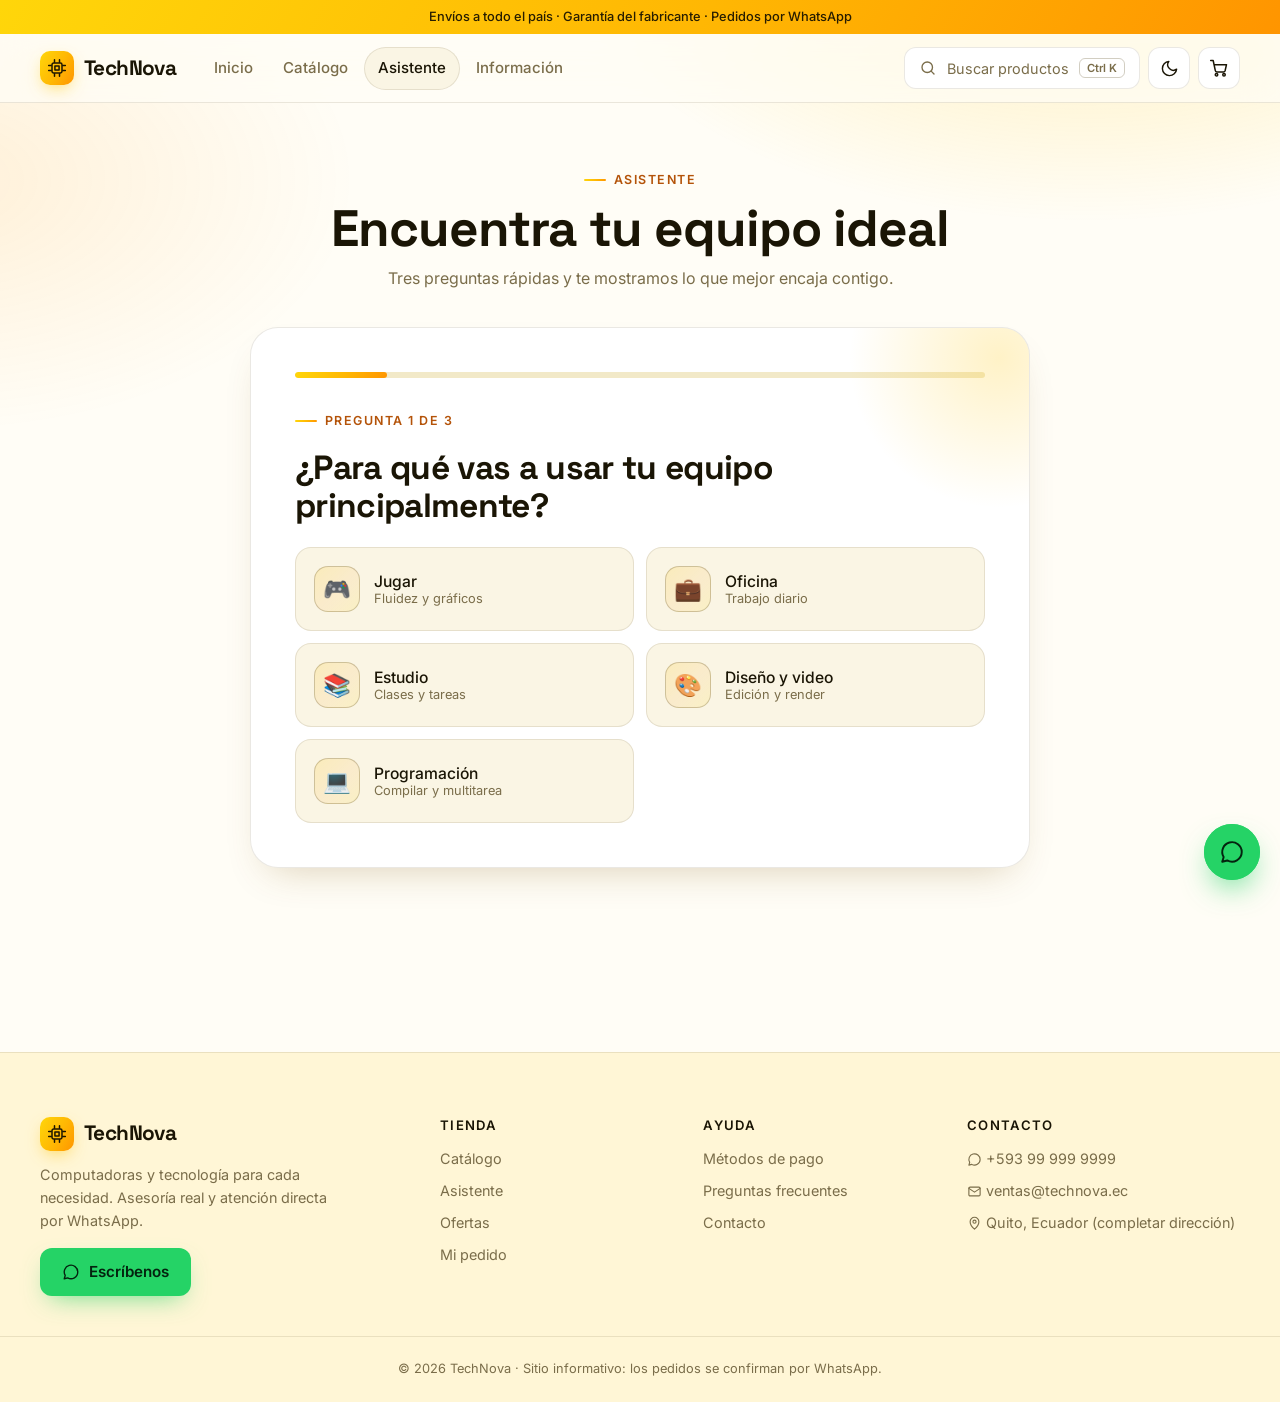
==== commit dfedb57a: "Nueva paleta: tema claro por defecto con acento amarillo y modo oscuro calido Co-Authored-By: Claude" ====
--- a/asistente.html
+++ b/asistente.html
@@ -1,15 +1,15 @@
 <!DOCTYPE html>
-<html lang="es" data-theme="dark">
+<html lang="es" data-theme="light">
 <head>
 <meta charset="UTF-8">
 <meta name="viewport" content="width=device-width, initial-scale=1">
 <title>Asistente: encuentra tu equipo | TechNova</title>
 <meta name="description" content="Responde 3 preguntas y te recomendamos la laptop o PC ideal según tu uso y presupuesto.">
-<meta name="theme-color" content="#05070c">
+<meta name="theme-color" content="#fffdf6">
 <link rel="preconnect" href="https://fonts.googleapis.com">
 <link rel="preconnect" href="https://fonts.gstatic.com" crossorigin>
 <link href="https://fonts.googleapis.com/css2?family=Inter:wght@400;500;600;700&family=Space+Grotesk:wght@500;600;700&display=swap" rel="stylesheet">
-<script>try{document.documentElement.dataset.theme=localStorage.getItem('tn_theme')||'dark'}catch(e){}</script>
+<script>try{document.documentElement.dataset.theme=localStorage.getItem('tn_theme')||'light'}catch(e){}</script>
 <link rel="stylesheet" href="css/styles.css">
 </head>
 <body>
--- a/css/styles.css
+++ b/css/styles.css
@@ -6,15 +6,17 @@
 /* 1. TOKENS ------------------------------------------------ */
 :root{
   color-scheme:dark;
-  --bg:#05070c; --bg-soft:#090d15; --surface:#0e131e; --surface-2:#141b2a; --surface-3:#1b2438;
-  --line:rgba(255,255,255,.08); --line-strong:rgba(255,255,255,.18);
-  --txt:#eef2fb; --txt-2:#c4cee3; --muted:#8996b1;
-  --brand:#5b8cff; --brand-2:#22d3ee; --violet:#8b5cf6;
+  --ac-rgb:255,196,0; --ac2-rgb:255,149,0; --ac3-rgb:255,214,10;
+  --bg:#0f0d07; --bg-soft:#15120a; --surface:#1b170d; --surface-2:#241e11; --surface-3:#2f2718;
+  --line:rgba(255,232,160,.09); --line-strong:rgba(255,232,160,.2);
+  --txt:#fdf6e3; --txt-2:#e3d9bd; --muted:#a99e7e;
+  --brand:#ffc400; --brand-2:#ffd54a; --on-brand:#1c1500; --ring:#ffc400;
   --ok:#22c55e; --warn:#f5a524; --danger:#ef4444;
-  --grad:linear-gradient(120deg,#5b8cff 0%,#8b5cf6 52%,#22d3ee 100%);
-  --grad-soft:linear-gradient(135deg,rgba(91,140,255,.16),rgba(139,92,246,.1) 55%,rgba(34,211,238,.12));
+  --grad:linear-gradient(120deg,#ffd60a 0%,#ffb703 55%,#ff9500 100%);
+  --grad-text:linear-gradient(120deg,#ffd60a,#ffb703,#ff9500,#ffd60a);
+  --grad-soft:linear-gradient(135deg,rgba(255,196,0,.18),rgba(255,149,0,.1) 55%,rgba(255,214,10,.14));
   --shadow:0 18px 40px -18px rgba(0,0,0,.7);
-  --glow:0 0 0 1px rgba(91,140,255,.35),0 12px 40px -12px rgba(91,140,255,.45);
+  --glow:0 0 0 1px rgba(255,196,0,.4),0 12px 40px -12px rgba(255,196,0,.4);
   --r:18px; --r-sm:12px; --r-lg:28px;
   --font:"Inter",system-ui,-apple-system,"Segoe UI",Roboto,sans-serif;
   --font-d:"Space Grotesk","Inter",system-ui,sans-serif;
@@ -22,11 +24,13 @@
 }
 [data-theme="light"]{
   color-scheme:light;
-  --bg:#f4f6fb; --bg-soft:#eaeff8; --surface:#ffffff; --surface-2:#f0f3fa; --surface-3:#e5eaf5;
-  --line:rgba(15,23,42,.09); --line-strong:rgba(15,23,42,.2);
-  --txt:#0a1020; --txt-2:#2a3550; --muted:#5a6781;
-  --shadow:0 18px 40px -20px rgba(30,45,90,.3);
-  --glow:0 0 0 1px rgba(91,140,255,.45),0 12px 34px -14px rgba(91,140,255,.5);
+  --bg:#fffdf6; --bg-soft:#fff6d6; --surface:#ffffff; --surface-2:#faf5e4; --surface-3:#f2e9c8;
+  --line:rgba(70,50,0,.11); --line-strong:rgba(70,50,0,.24);
+  --txt:#1a1505; --txt-2:#3d3520; --muted:#7a6d4a;
+  --brand:#f5b800; --brand-2:#b45309; --ring:#d99200;
+  --grad-text:linear-gradient(120deg,#f0a500,#dd7400,#f0a500);
+  --shadow:0 18px 40px -20px rgba(120,80,0,.3);
+  --glow:0 0 0 1px rgba(230,160,0,.55),0 12px 34px -14px rgba(255,170,0,.6);
 }
 
 /* 2. BASE -------------------------------------------------- */
@@ -34,15 +38,15 @@
 html{scroll-behavior:smooth;-webkit-text-size-adjust:100%}
 body{font-family:var(--font);background:var(--bg);color:var(--txt);line-height:1.6;min-height:100vh;display:flex;flex-direction:column;-webkit-font-smoothing:antialiased;overflow-x:hidden}
 body::before{content:"";position:fixed;inset:0;z-index:-1;pointer-events:none;
-  background:radial-gradient(900px 500px at 85% -10%,rgba(91,140,255,.14),transparent 60%),radial-gradient(700px 420px at -5% 15%,rgba(139,92,246,.1),transparent 60%)}
-[data-theme="light"] body::before{background:radial-gradient(900px 500px at 85% -10%,rgba(91,140,255,.16),transparent 60%),radial-gradient(700px 420px at -5% 15%,rgba(34,211,238,.12),transparent 60%)}
+  background:radial-gradient(900px 500px at 85% -10%,rgba(var(--ac-rgb),.14),transparent 60%),radial-gradient(700px 420px at -5% 15%,rgba(var(--ac2-rgb),.09),transparent 60%)}
+[data-theme="light"] body::before{background:radial-gradient(900px 520px at 85% -10%,rgba(var(--ac-rgb),.28),transparent 60%),radial-gradient(700px 420px at -5% 20%,rgba(var(--ac2-rgb),.12),transparent 60%)}
 main{flex:1}
 a{color:inherit;text-decoration:none}
 img{max-width:100%;display:block}
 button{font-family:inherit}
 h1,h2,h3,h4{font-family:var(--font-d);line-height:1.12;letter-spacing:-.02em}
-:focus-visible{outline:2px solid var(--brand);outline-offset:3px;border-radius:6px}
-::selection{background:rgba(91,140,255,.35)}
+:focus-visible{outline:2px solid var(--ring);outline-offset:3px;border-radius:6px}
+::selection{background:rgba(var(--ac-rgb),.35)}
 .ico{flex:none;vertical-align:middle}
 [hidden]{display:none!important}
 .sr-only{position:absolute;width:1px;height:1px;overflow:hidden;clip:rect(0 0 0 0);white-space:nowrap}
@@ -57,12 +61,12 @@
 .sub{color:var(--muted);margin-top:8px;max-width:620px}
 
 /* Anuncio + header */
-.topbar{background:var(--grad);color:#fff;font-size:.8rem;font-weight:500;text-align:center;padding:7px 16px}
+.topbar{background:var(--grad);color:var(--on-brand);font-size:.8rem;font-weight:500;text-align:center;padding:7px 16px}
 .topbar span{opacity:.95}
 header.site{position:sticky;top:0;z-index:60;background:color-mix(in srgb,var(--bg) 78%,transparent);backdrop-filter:saturate(1.6) blur(16px);-webkit-backdrop-filter:saturate(1.6) blur(16px);border-bottom:1px solid var(--line)}
 .nav{display:flex;align-items:center;gap:10px;height:68px}
 .logo{display:flex;align-items:center;gap:10px;font-family:var(--font-d);font-weight:700;font-size:1.3rem;letter-spacing:-.03em;margin-right:14px}
-.logo-mark{width:34px;height:34px;border-radius:10px;background:var(--grad);display:grid;place-items:center;color:#fff;box-shadow:0 6px 18px -6px rgba(91,140,255,.8)}
+.logo-mark{width:34px;height:34px;border-radius:10px;background:var(--grad);display:grid;place-items:center;color:var(--on-brand);box-shadow:0 6px 18px -6px rgba(var(--ac-rgb),.8)}
 nav#menu{display:flex;gap:2px}
 nav#menu a{padding:9px 14px;border-radius:999px;color:var(--muted);font-weight:500;font-size:.94rem;transition:.2s}
 nav#menu a:hover{color:var(--txt);background:var(--surface-2)}
@@ -73,19 +77,19 @@
 .search-btn{display:inline-flex;align-items:center;gap:10px;height:42px;padding:0 14px;border-radius:12px;background:var(--surface);border:1px solid var(--line);color:var(--muted);cursor:pointer;font-size:.9rem;min-width:220px;transition:.2s}
 .search-btn:hover{border-color:var(--line-strong);color:var(--txt)}
 .search-btn kbd{margin-left:auto;font:600 .7rem var(--font);padding:2px 7px;border-radius:6px;border:1px solid var(--line-strong);color:var(--muted)}
-.count{position:absolute;top:-6px;right:-6px;background:var(--grad);color:#fff;font:700 .7rem var(--font);min-width:20px;height:20px;padding:0 5px;border-radius:999px;display:grid;place-items:center;box-shadow:0 4px 10px -2px rgba(91,140,255,.7)}
+.count{position:absolute;top:-6px;right:-6px;background:var(--grad);color:var(--on-brand);font:700 .7rem var(--font);min-width:20px;height:20px;padding:0 5px;border-radius:999px;display:grid;place-items:center;box-shadow:0 4px 10px -2px rgba(var(--ac-rgb),.7)}
 .count.bump,.icon-btn.bump{animation:bump .45s var(--ease)}
 .burger{display:none}
 @keyframes bump{0%{scale:1}40%{scale:1.3}100%{scale:1}}
 
 /* Botones */
-.btn{display:inline-flex;align-items:center;justify-content:center;gap:9px;background:var(--grad);background-size:140% 100%;color:#fff;border:0;border-radius:12px;padding:12px 22px;font-weight:600;font-size:.95rem;cursor:pointer;text-align:center;transition:.25s var(--ease);box-shadow:0 10px 26px -10px rgba(91,140,255,.75);position:relative}
-.btn:hover{background-position:100% 0;translate:0 -2px;box-shadow:0 16px 30px -10px rgba(91,140,255,.85)}
+.btn{display:inline-flex;align-items:center;justify-content:center;gap:9px;background:var(--grad);background-size:140% 100%;color:var(--on-brand);border:0;border-radius:12px;padding:12px 22px;font-weight:600;font-size:.95rem;cursor:pointer;text-align:center;transition:.25s var(--ease);box-shadow:0 10px 26px -10px rgba(var(--ac-rgb),.75);position:relative}
+.btn:hover{background-position:100% 0;translate:0 -2px;box-shadow:0 16px 30px -10px rgba(var(--ac-rgb),.85)}
 .btn:active{translate:0 0}
 .btn-block{display:flex;width:100%}
 .btn-lg{padding:15px 28px;font-size:1rem;border-radius:14px}
 .btn-ghost{background:var(--surface);color:var(--txt);border:1px solid var(--line-strong);box-shadow:none}
-.btn-ghost:hover{background:var(--surface-2);box-shadow:none;border-color:var(--brand)}
+.btn-ghost:hover{background:var(--surface-2);box-shadow:none;border-color:var(--brand-2)}
 .btn-wa{background:#25d366;color:#04230f;box-shadow:0 10px 26px -10px rgba(37,211,102,.7)}
 .btn-wa:hover{box-shadow:0 16px 30px -10px rgba(37,211,102,.8)}
 .btn[disabled]{opacity:.5;cursor:not-allowed}
@@ -94,25 +98,25 @@
 /* Tarjeta de producto */
 .grid{display:grid;grid-template-columns:repeat(auto-fill,minmax(250px,1fr));gap:20px}
 .card{--mx:50%;--my:50%;position:relative;background:var(--surface);border:1px solid var(--line);border-radius:var(--r);overflow:hidden;display:flex;flex-direction:column;transition:border-color .25s,box-shadow .3s,translate .3s var(--ease);transform-style:preserve-3d}
-.card::before{content:"";position:absolute;inset:0;z-index:2;pointer-events:none;opacity:0;transition:opacity .3s;background:radial-gradient(380px circle at var(--mx) var(--my),rgba(91,140,255,.16),transparent 55%)}
-.card:hover{border-color:rgba(91,140,255,.5);box-shadow:var(--glow);translate:0 -5px}
+.card::before{content:"";position:absolute;inset:0;z-index:2;pointer-events:none;opacity:0;transition:opacity .3s;background:radial-gradient(380px circle at var(--mx) var(--my),rgba(var(--ac-rgb),.16),transparent 55%)}
+.card:hover{border-color:rgba(var(--ac-rgb),.5);box-shadow:var(--glow);translate:0 -5px}
 .card:hover::before{opacity:1}
 .card-img{position:relative;aspect-ratio:4/3;background:var(--surface-2);display:block;overflow:hidden}
 .card-img img{width:100%;height:100%;object-fit:cover;transition:transform .6s var(--ease)}
 .card:hover .card-img img{transform:scale(1.07)}
 .badge{position:absolute;top:12px;left:12px;z-index:3;background:linear-gradient(135deg,#ff7a45,#ef4444);color:#fff;font:700 .74rem var(--font);padding:4px 10px;border-radius:999px;box-shadow:0 6px 14px -4px rgba(239,68,68,.6)}
-.match{position:absolute;top:12px;right:12px;z-index:3;background:rgba(5,7,12,.78);backdrop-filter:blur(8px);color:#fff;font:700 .74rem var(--font);padding:5px 11px;border-radius:999px;border:1px solid rgba(34,211,238,.5);display:flex;gap:6px;align-items:center}
+.match{position:absolute;top:12px;right:12px;z-index:3;background:rgba(24,18,4,.82);backdrop-filter:blur(8px);color:#fff;font:700 .74rem var(--font);padding:5px 11px;border-radius:999px;border:1px solid rgba(var(--ac3-rgb),.5);display:flex;gap:6px;align-items:center}
 .match i{width:7px;height:7px;border-radius:50%;background:var(--brand-2);box-shadow:0 0 10px var(--brand-2)}
 .card-body{padding:16px;display:flex;flex-direction:column;gap:10px;flex:1}
 .card-cat{color:var(--muted);font-size:.72rem;font-weight:600;text-transform:uppercase;letter-spacing:.1em}
 .card h3{font-size:1.02rem;font-weight:600;letter-spacing:-.01em;line-height:1.3}
-.card h3 a:hover{color:var(--brand)}
+.card h3 a:hover{color:var(--brand-2)}
 .chips{display:flex;flex-wrap:wrap;gap:6px;list-style:none}
 .chips li{font-size:.72rem;color:var(--txt-2);background:var(--surface-2);border:1px solid var(--line);padding:3px 9px;border-radius:999px}
 .card-foot{display:flex;align-items:flex-end;justify-content:space-between;gap:10px;margin-top:auto;padding-top:6px}
 .price strong{font-family:var(--font-d);font-size:1.4rem;letter-spacing:-.02em}
 .price s{color:var(--muted);margin-left:8px;font-size:.88rem}
-.add{width:44px;height:44px;border-radius:13px;border:0;background:var(--grad);color:#fff;display:grid;place-items:center;cursor:pointer;transition:.25s var(--ease);box-shadow:0 8px 20px -8px rgba(91,140,255,.8)}
+.add{width:44px;height:44px;border-radius:13px;border:0;background:var(--grad);color:var(--on-brand);display:grid;place-items:center;cursor:pointer;transition:.25s var(--ease);box-shadow:0 8px 20px -8px rgba(var(--ac-rgb),.8)}
 .add:hover{rotate:-8deg;scale:1.1}
 
 /* Skeleton */
@@ -175,9 +179,9 @@
 /* Formularios */
 input,select,textarea{width:100%;background:var(--surface-2);border:1px solid var(--line);color:var(--txt);border-radius:var(--r-sm);padding:12px 14px;font-size:.95rem;font-family:inherit;transition:.2s}
 input:hover,select:hover,textarea:hover{border-color:var(--line-strong)}
-input:focus,select:focus,textarea:focus{outline:none;border-color:var(--brand);box-shadow:0 0 0 4px rgba(91,140,255,.18)}
-input[type=range]{padding:0;height:6px;accent-color:var(--brand);background:transparent;border:0;box-shadow:none}
-input[type=checkbox]{width:18px;height:18px;accent-color:var(--brand);padding:0}
+input:focus,select:focus,textarea:focus{outline:none;border-color:var(--brand-2);box-shadow:0 0 0 4px rgba(var(--ac-rgb),.18)}
+input[type=range]{padding:0;height:6px;accent-color:var(--brand-2);background:transparent;border:0;box-shadow:none}
+input[type=checkbox]{width:18px;height:18px;accent-color:var(--brand-2);padding:0}
 label{font-size:.82rem;color:var(--muted);font-weight:500}
 .field{margin-bottom:14px}
 .field label{display:block;margin-bottom:6px}
@@ -198,10 +202,10 @@
   mask-image:radial-gradient(ellipse 70% 60% at 50% 30%,#000 30%,transparent 75%);-webkit-mask-image:radial-gradient(ellipse 70% 60% at 50% 30%,#000 30%,transparent 75%)}
 .hero-grid{display:grid;grid-template-columns:1.05fr .95fr;gap:clamp(24px,4vw,56px);align-items:center}
 .pill{display:inline-flex;align-items:center;gap:9px;padding:6px 14px 6px 6px;border-radius:999px;background:var(--surface);border:1px solid var(--line-strong);font-size:.85rem;color:var(--txt-2);margin-bottom:22px;transition:.2s}
-.pill:hover{border-color:var(--brand)}
-.pill b{background:var(--grad);color:#fff;border-radius:999px;padding:3px 10px;font-size:.72rem;letter-spacing:.04em}
+.pill:hover{border-color:var(--brand-2)}
+.pill b{background:var(--grad);color:var(--on-brand);border-radius:999px;padding:3px 10px;font-size:.72rem;letter-spacing:.04em}
 .hero h1{font-size:clamp(2.5rem,6vw,4.6rem);font-weight:700;letter-spacing:-.04em;line-height:1.02}
-.grad-text{background:var(--grad);background-size:200% auto;-webkit-background-clip:text;background-clip:text;color:transparent;animation:gradmove 6s linear infinite}
+.grad-text{background:var(--grad-text);background-size:200% auto;-webkit-background-clip:text;background-clip:text;color:transparent;animation:gradmove 6s linear infinite}
 @keyframes gradmove{to{background-position:200% center}}
 .hero p.lead{color:var(--muted);font-size:clamp(1rem,1.5vw,1.2rem);max-width:540px;margin:22px 0 32px}
 .acts{display:flex;gap:12px;flex-wrap:wrap}
@@ -214,31 +218,31 @@
 
 /* Dispositivo animado */
 .device{position:relative;aspect-ratio:1/.88;display:grid;place-items:center;perspective:1500px}
-.device-glow{position:absolute;inset:10% 4%;background:radial-gradient(closest-side,rgba(91,140,255,.6),rgba(139,92,246,.25) 55%,transparent 75%);filter:blur(36px);animation:pulse 5s ease-in-out infinite}
+.device-glow{position:absolute;inset:10% 4%;background:radial-gradient(closest-side,rgba(var(--ac-rgb),.6),rgba(var(--ac2-rgb),.25) 55%,transparent 75%);filter:blur(36px);animation:pulse 5s ease-in-out infinite}
 @keyframes pulse{50%{opacity:.55;scale:1.06}}
 .laptop{position:relative;width:88%;transform-style:preserve-3d;transform:rotateX(var(--rx,7deg)) rotateY(var(--ry,-13deg));transition:transform .25s ease-out;animation:floaty 7s ease-in-out infinite}
 @keyframes floaty{50%{translate:0 -12px}}
-.screen{aspect-ratio:16/10;background:linear-gradient(160deg,#0c1224,#070b16);border:2px solid #2b3858;border-radius:16px 16px 5px 5px;padding:14px;display:grid;grid-template-rows:auto 1fr;gap:10px;box-shadow:0 0 0 7px #0f1628,0 40px 70px -20px rgba(0,0,0,.85),inset 0 0 50px rgba(91,140,255,.12);overflow:hidden;position:relative}
+.screen{aspect-ratio:16/10;background:linear-gradient(160deg,#17120a,#0a0805);border:2px solid #4a3d22;border-radius:16px 16px 5px 5px;padding:14px;display:grid;grid-template-rows:auto 1fr;gap:10px;box-shadow:0 0 0 7px #1d1709,0 40px 70px -20px rgba(0,0,0,.85),inset 0 0 50px rgba(var(--ac-rgb),.12);overflow:hidden;position:relative}
 .screen::after{content:"";position:absolute;inset:0;background:linear-gradient(115deg,transparent 35%,rgba(255,255,255,.07) 48%,transparent 60%);background-size:250% 100%;animation:sheen 5s infinite}
 @keyframes sheen{from{background-position:130% 0}to{background-position:-70% 0}}
 .scr-top{display:flex;gap:6px;align-items:center}
 .scr-top i{width:9px;height:9px;border-radius:50%;background:#ff5f57}
 .scr-top i:nth-child(2){background:#febc2e}.scr-top i:nth-child(3){background:#28c840}
-.scr-top em{margin-left:auto;font:600 .62rem var(--font);color:#6f7fa8;letter-spacing:.1em;font-style:normal}
+.scr-top em{margin-left:auto;font:600 .62rem var(--font);color:#a8966a;letter-spacing:.1em;font-style:normal}
 .scr-body{display:grid;grid-template-columns:1.6fr 1fr;gap:10px;min-height:0}
-.scr-chart{background:rgba(91,140,255,.07);border:1px solid rgba(91,140,255,.2);border-radius:10px;padding:8px;position:relative}
+.scr-chart{background:rgba(var(--ac-rgb),.07);border:1px solid rgba(var(--ac-rgb),.2);border-radius:10px;padding:8px;position:relative}
 .scr-chart svg{width:100%;height:100%}
 .scr-chart .line{fill:none;stroke:url(#lg);stroke-width:3;stroke-linecap:round;stroke-dasharray:420;stroke-dashoffset:420;animation:draw 3.2s var(--ease) infinite alternate}
 @keyframes draw{to{stroke-dashoffset:0}}
 .scr-side{display:grid;gap:8px;align-content:start}
-.scr-fps{font:700 1.7rem var(--font-d);color:#fff;line-height:1}
-.scr-fps small{display:block;font:600 .6rem var(--font);color:#6f7fa8;letter-spacing:.12em;margin-top:2px}
+.scr-fps{font:700 1.7rem var(--font-d);color:#fff3c4;line-height:1}
+.scr-fps small{display:block;font:600 .6rem var(--font);color:#a8966a;letter-spacing:.12em;margin-top:2px}
 .bar{height:7px;border-radius:6px;background:rgba(255,255,255,.08);overflow:hidden}
 .bar i{display:block;height:100%;border-radius:6px;background:var(--grad);animation:grow 2.8s var(--ease) infinite alternate}
 .bar:nth-of-type(2) i{animation-delay:.4s}.bar:nth-of-type(3) i{animation-delay:.8s}
 @keyframes grow{from{width:18%}to{width:var(--w)}}
-.lap-base{height:15px;margin:0 -7%;background:linear-gradient(#2b3858,#141b2e);border-radius:0 0 22px 22px;position:relative;box-shadow:0 30px 40px -15px rgba(0,0,0,.7)}
-.lap-base::after{content:"";position:absolute;left:50%;top:0;translate:-50% 0;width:18%;height:5px;background:#0a0f1c;border-radius:0 0 8px 8px}
+.lap-base{height:15px;margin:0 -7%;background:linear-gradient(#4a3d22,#1d1709);border-radius:0 0 22px 22px;position:relative;box-shadow:0 30px 40px -15px rgba(0,0,0,.7)}
+.lap-base::after{content:"";position:absolute;left:50%;top:0;translate:-50% 0;width:18%;height:5px;background:#0a0805;border-radius:0 0 8px 8px}
 .chip-f{position:absolute;display:flex;align-items:center;gap:8px;background:color-mix(in srgb,var(--surface) 88%,transparent);backdrop-filter:blur(12px);border:1px solid var(--line-strong);padding:9px 14px;border-radius:14px;font-size:.78rem;font-weight:600;box-shadow:var(--shadow);animation:floaty 6s ease-in-out infinite;white-space:nowrap}
 .chip-f .ico{color:var(--brand-2)}
 .chip-f.c1{top:6%;left:-2%;animation-delay:-1s}
@@ -256,14 +260,14 @@
 /* Bento categorías */
 .bento{display:grid;grid-template-columns:repeat(4,1fr);grid-auto-rows:170px;gap:16px}
 .tile{--mx:50%;--my:50%;position:relative;border-radius:var(--r);background:var(--surface);border:1px solid var(--line);padding:22px;display:flex;flex-direction:column;justify-content:space-between;overflow:hidden;transition:.3s var(--ease)}
-.tile::before{content:"";position:absolute;inset:0;opacity:0;transition:.3s;background:radial-gradient(320px circle at var(--mx) var(--my),rgba(91,140,255,.22),transparent 60%)}
-.tile:hover{border-color:rgba(91,140,255,.55);translate:0 -4px;box-shadow:var(--glow)}
+.tile::before{content:"";position:absolute;inset:0;opacity:0;transition:.3s;background:radial-gradient(320px circle at var(--mx) var(--my),rgba(var(--ac-rgb),.22),transparent 60%)}
+.tile:hover{border-color:rgba(var(--ac-rgb),.55);translate:0 -4px;box-shadow:var(--glow)}
 .tile:hover::before{opacity:1}
 .tile .ti{width:46px;height:46px;border-radius:14px;background:var(--grad-soft);border:1px solid var(--line-strong);display:grid;place-items:center;color:var(--brand-2);position:relative}
 .tile h3{font-size:1.15rem;position:relative}
 .tile small{color:var(--muted);position:relative;display:block;margin-top:2px}
 .tile .go{position:absolute;right:20px;top:22px;color:var(--muted);transition:.3s;opacity:0}
-.tile:hover .go{opacity:1;translate:4px 0;color:var(--brand)}
+.tile:hover .go{opacity:1;translate:4px 0;color:var(--brand-2)}
 .tile.big{grid-column:span 2;grid-row:span 2;background:var(--grad-soft)}
 .tile.big .ti{width:60px;height:60px}
 .tile.big h3{font-size:1.8rem}
@@ -272,20 +276,20 @@
 /* Pasos */
 .steps{display:grid;grid-template-columns:repeat(4,1fr);gap:18px;counter-reset:s}
 .step{position:relative;padding:26px;border-radius:var(--r);background:var(--surface);border:1px solid var(--line)}
-.step::before{counter-increment:s;content:"0" counter(s);font:700 .85rem var(--font-d);color:var(--brand);letter-spacing:.1em}
+.step::before{counter-increment:s;content:"0" counter(s);font:700 .85rem var(--font-d);color:var(--brand-2);letter-spacing:.1em}
 .step .ti{width:48px;height:48px;border-radius:14px;background:var(--grad-soft);border:1px solid var(--line-strong);display:grid;place-items:center;color:var(--brand-2);margin:14px 0 16px}
 .step h3{font-size:1.1rem;margin-bottom:6px}
 .step p{color:var(--muted);font-size:.9rem}
 
 /* Banner asistente */
-.cta{position:relative;border-radius:var(--r-lg);padding:clamp(32px,5vw,64px);overflow:hidden;background:linear-gradient(120deg,#1d3fbb,#6d3fe0 55%,#0891b2);color:#fff;display:grid;grid-template-columns:1.3fr .7fr;gap:30px;align-items:center}
-.cta::before{content:"";position:absolute;inset:0;background:radial-gradient(500px 300px at 90% 0,rgba(255,255,255,.22),transparent 60%),linear-gradient(rgba(255,255,255,.06) 1px,transparent 1px),linear-gradient(90deg,rgba(255,255,255,.06) 1px,transparent 1px);background-size:auto,40px 40px,40px 40px}
+.cta{position:relative;border-radius:var(--r-lg);padding:clamp(32px,5vw,64px);overflow:hidden;background:linear-gradient(120deg,#ffd60a,#ffb703 55%,#ff9500);color:#1c1500;display:grid;grid-template-columns:1.3fr .7fr;gap:30px;align-items:center}
+.cta::before{content:"";position:absolute;inset:0;background:radial-gradient(500px 300px at 90% 0,rgba(255,255,255,.22),transparent 60%),linear-gradient(rgba(0,0,0,.07) 1px,transparent 1px),linear-gradient(90deg,rgba(0,0,0,.07) 1px,transparent 1px);background-size:auto,40px 40px,40px 40px}
 .cta>*{position:relative}
 .cta h2{font-size:clamp(1.8rem,3.6vw,2.8rem);margin-bottom:12px}
 .cta p{opacity:.88;max-width:520px;margin-bottom:26px}
-.cta .btn{background:#fff;color:#1b2a6b;box-shadow:0 14px 30px -10px rgba(0,0,0,.5)}
+.cta .btn{background:#1c1500;color:#ffd54a;box-shadow:0 14px 30px -10px rgba(0,0,0,.45)}
 .cta-art{display:grid;gap:10px;justify-items:end}
-.cta-art span{background:rgba(255,255,255,.14);border:1px solid rgba(255,255,255,.3);backdrop-filter:blur(8px);padding:10px 16px;border-radius:14px;font-size:.88rem;font-weight:600}
+.cta-art span{background:rgba(255,255,255,.35);border:1px solid rgba(28,21,0,.2);backdrop-filter:blur(8px);padding:10px 16px;border-radius:14px;font-size:.88rem;font-weight:600}
 .cta-art span:nth-child(2){translate:-18px 0}.cta-art span:nth-child(3){translate:-36px 0}
 
 /* Beneficios */
@@ -336,13 +340,13 @@
 
 /* Asistente */
 .quiz{max-width:780px;margin:0 auto;background:var(--surface);border:1px solid var(--line);border-radius:var(--r-lg);padding:clamp(24px,4vw,44px);box-shadow:var(--shadow);position:relative;overflow:hidden}
-.quiz::before{content:"";position:absolute;top:-120px;right:-120px;width:300px;height:300px;background:radial-gradient(closest-side,rgba(91,140,255,.22),transparent);pointer-events:none}
+.quiz::before{content:"";position:absolute;top:-120px;right:-120px;width:300px;height:300px;background:radial-gradient(closest-side,rgba(var(--ac-rgb),.22),transparent);pointer-events:none}
 .progress{height:6px;background:var(--surface-3);border-radius:99px;overflow:hidden;margin-bottom:26px}
 .progress div{height:100%;background:var(--grad);border-radius:99px;transition:width .5s var(--ease)}
 .quiz h2{font-size:clamp(1.5rem,3vw,2.1rem);margin:8px 0 22px}
 .opts{display:grid;grid-template-columns:repeat(2,1fr);gap:12px}
 .opt{display:flex;align-items:center;gap:14px;background:var(--surface-2);border:1px solid var(--line);color:var(--txt);border-radius:16px;padding:18px;text-align:left;cursor:pointer;font-size:.98rem;font-weight:500;transition:.25s var(--ease)}
-.opt:hover{border-color:var(--brand);background:var(--surface-3);translate:0 -3px;box-shadow:var(--glow)}
+.opt:hover{border-color:var(--brand-2);background:var(--surface-3);translate:0 -3px;box-shadow:var(--glow)}
 .opt .em{width:46px;height:46px;border-radius:14px;background:var(--grad-soft);border:1px solid var(--line-strong);display:grid;place-items:center;font-size:1.4rem;flex:none}
 .opt small{display:block;color:var(--muted);font-weight:400;font-size:.8rem}
 .step-anim{animation:slidein .45s var(--ease)}
@@ -352,14 +356,14 @@
 .stepper{display:flex;gap:10px;align-items:center;margin:18px 0 28px;flex-wrap:wrap}
 .stepper div{display:flex;align-items:center;gap:10px;font-size:.88rem;color:var(--muted);font-weight:500}
 .stepper b{width:28px;height:28px;border-radius:50%;display:grid;place-items:center;background:var(--surface-3);font-size:.8rem}
-.stepper .on{color:var(--txt)}.stepper .on b{background:var(--grad);color:#fff}
+.stepper .on{color:var(--txt)}.stepper .on b{background:var(--grad);color:var(--on-brand)}
 .stepper hr{width:34px;border:0;border-top:1px dashed var(--line-strong)}
 .cart-layout{display:grid;grid-template-columns:1fr 390px;gap:24px;align-items:start}
 .item{display:grid;grid-template-columns:96px 1fr auto;gap:16px;align-items:center;padding:16px 0;border-bottom:1px solid var(--line)}
 .item:last-child{border:0}
 .item img{width:96px;height:72px;object-fit:cover;border-radius:12px;background:var(--surface-2)}
 .item h4{font:600 .98rem var(--font);letter-spacing:0;margin-bottom:4px}
-.item h4 a:hover{color:var(--brand)}
+.item h4 a:hover{color:var(--brand-2)}
 .item .rm{background:none;border:0;color:var(--muted);cursor:pointer;font-size:.82rem;margin-top:6px;display:inline-flex;align-items:center;gap:5px}
 .item .rm:hover{color:var(--danger)}
 .sum-row{display:flex;justify-content:space-between;padding:7px 0;color:var(--txt-2)}
@@ -374,13 +378,13 @@
 .info-box .ti{width:42px;height:42px;border-radius:12px;background:var(--grad-soft);border:1px solid var(--line-strong);display:grid;place-items:center;color:var(--brand-2);margin-bottom:14px}
 .info-box h3{font:500 .82rem var(--font);color:var(--muted);text-transform:uppercase;letter-spacing:.08em;margin-bottom:6px}
 .info-box p{font-size:1.02rem;word-break:break-word;font-weight:500}
-.info-box a:hover{color:var(--brand)}
+.info-box a:hover{color:var(--brand-2)}
 .banks{display:grid;grid-template-columns:repeat(auto-fit,minmax(310px,1fr));gap:22px}
-.bank{--ac:#5b8cff;position:relative;border-radius:22px;padding:24px;display:grid;gap:18px;overflow:hidden;color:#fff;background:linear-gradient(145deg,#141b2e,#0a0f1c);border:1px solid rgba(255,255,255,.1);box-shadow:0 24px 50px -24px rgba(0,0,0,.8);transition:.3s var(--ease)}
+.bank{--ac:#ffc400;position:relative;border-radius:22px;padding:24px;display:grid;gap:18px;overflow:hidden;color:#fff;background:linear-gradient(145deg,#2a2212,#100c05);border:1px solid rgba(255,255,255,.1);box-shadow:0 24px 50px -24px rgba(0,0,0,.8);transition:.3s var(--ease)}
 .bank::before{content:"";position:absolute;width:260px;height:260px;right:-90px;top:-90px;border-radius:50%;background:radial-gradient(closest-side,var(--ac),transparent 70%);opacity:.5}
 .bank::after{content:"";position:absolute;left:0;top:0;bottom:0;width:4px;background:var(--ac)}
 .bank:hover{translate:0 -6px;box-shadow:0 30px 60px -22px var(--ac)}
-.bank[data-bank=pichincha]{--ac:#ffc400}
+.bank[data-bank=pichincha]{--ac:#ffd60a}
 .bank[data-bank=guayaquil]{--ac:#e6007e}
 .bank[data-bank=produbanco]{--ac:#10b981}
 .bank>*{position:relative}
@@ -399,12 +403,12 @@
 .qr img{width:100%;height:100%;object-fit:contain}
 .pay-steps{display:grid;grid-template-columns:repeat(3,1fr);gap:14px;margin-bottom:28px}
 .pay-steps div{padding:16px 18px;border-radius:14px;background:var(--surface);border:1px solid var(--line);font-size:.9rem;color:var(--txt-2);display:flex;gap:12px;align-items:center}
-.pay-steps b{width:30px;height:30px;border-radius:50%;background:var(--grad);color:#fff;display:grid;place-items:center;font-size:.85rem;flex:none}
+.pay-steps b{width:30px;height:30px;border-radius:50%;background:var(--grad);color:var(--on-brand);display:grid;place-items:center;font-size:.85rem;flex:none}
 details{background:var(--surface);border:1px solid var(--line);border-radius:14px;padding:0 20px;margin-bottom:10px;transition:.2s}
-details[open]{border-color:rgba(91,140,255,.4)}
+details[open]{border-color:rgba(var(--ac-rgb),.4)}
 summary{cursor:pointer;font-weight:600;padding:18px 0;list-style:none;display:flex;justify-content:space-between;align-items:center;gap:12px}
 summary::-webkit-details-marker{display:none}
-summary::after{content:"+";font-size:1.4rem;color:var(--brand);transition:.25s}
+summary::after{content:"+";font-size:1.4rem;color:var(--brand-2);transition:.25s}
 details[open] summary::after{rotate:45deg}
 details p{color:var(--muted);padding-bottom:18px}
 iframe.map{width:100%;height:340px;border:0;border-radius:var(--r);margin-top:20px}
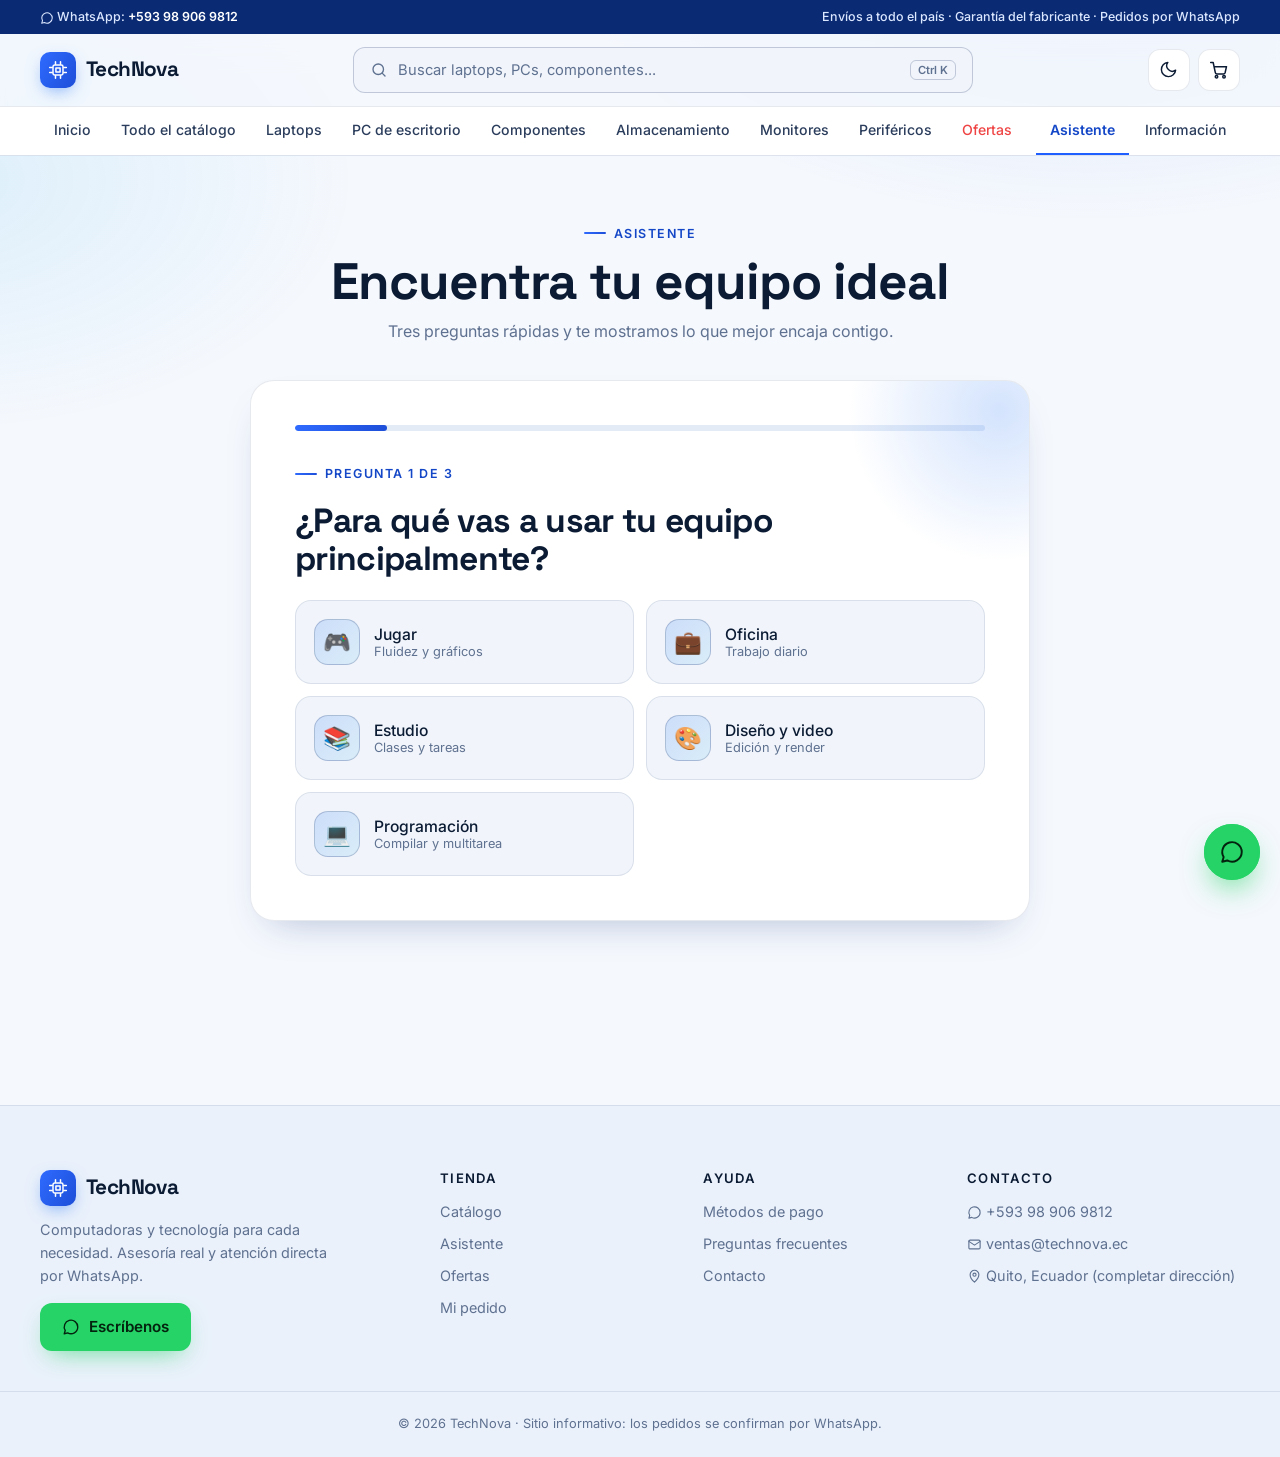
==== commit 1b80e01e: "Paleta blanco + azul corporativo, estructura de tienda tradicional, contacto real y compartir PDF na" ====
--- a/asistente.html
+++ b/asistente.html
@@ -5,7 +5,7 @@
 <meta name="viewport" content="width=device-width, initial-scale=1">
 <title>Asistente: encuentra tu equipo | TechNova</title>
 <meta name="description" content="Responde 3 preguntas y te recomendamos la laptop o PC ideal según tu uso y presupuesto.">
-<meta name="theme-color" content="#fffdf6">
+<meta name="theme-color" content="#f5f8fd">
 <link rel="preconnect" href="https://fonts.googleapis.com">
 <link rel="preconnect" href="https://fonts.gstatic.com" crossorigin>
 <link href="https://fonts.googleapis.com/css2?family=Inter:wght@400;500;600;700&family=Space+Grotesk:wght@500;600;700&display=swap" rel="stylesheet">
--- a/css/styles.css
+++ b/css/styles.css
@@ -6,31 +6,31 @@
 /* 1. TOKENS ------------------------------------------------ */
 :root{
   color-scheme:dark;
-  --ac-rgb:255,196,0; --ac2-rgb:255,149,0; --ac3-rgb:255,214,10;
-  --bg:#0f0d07; --bg-soft:#15120a; --surface:#1b170d; --surface-2:#241e11; --surface-3:#2f2718;
-  --line:rgba(255,232,160,.09); --line-strong:rgba(255,232,160,.2);
-  --txt:#fdf6e3; --txt-2:#e3d9bd; --muted:#a99e7e;
-  --brand:#ffc400; --brand-2:#ffd54a; --on-brand:#1c1500; --ring:#ffc400;
+  --ac-rgb:59,130,246; --ac2-rgb:14,165,233; --ac3-rgb:96,165,250;
+  --bg:#060b16; --bg-soft:#0a1222; --surface:#0e1830; --surface-2:#142241; --surface-3:#1c2e54;
+  --line:rgba(150,185,255,.11); --line-strong:rgba(150,185,255,.24);
+  --txt:#eaf1ff; --txt-2:#c3d3f0; --muted:#8ea3c8;
+  --brand:#3b82f6; --brand-2:#7db3ff; --on-brand:#ffffff; --ring:#60a5fa;
   --ok:#22c55e; --warn:#f5a524; --danger:#ef4444;
-  --grad:linear-gradient(120deg,#ffd60a 0%,#ffb703 55%,#ff9500 100%);
-  --grad-text:linear-gradient(120deg,#ffd60a,#ffb703,#ff9500,#ffd60a);
-  --grad-soft:linear-gradient(135deg,rgba(255,196,0,.18),rgba(255,149,0,.1) 55%,rgba(255,214,10,.14));
+  --grad:linear-gradient(120deg,#2f6bff 0%,#1d4ed8 100%);
+  --grad-text:linear-gradient(120deg,#7db3ff,#38bdf8,#7db3ff);
+  --grad-soft:linear-gradient(135deg,rgba(59,130,246,.2),rgba(14,165,233,.1));
   --shadow:0 18px 40px -18px rgba(0,0,0,.7);
-  --glow:0 0 0 1px rgba(255,196,0,.4),0 12px 40px -12px rgba(255,196,0,.4);
-  --r:18px; --r-sm:12px; --r-lg:28px;
+  --glow:0 0 0 1px rgba(59,130,246,.45),0 12px 40px -12px rgba(59,130,246,.45);
+  --r:16px; --r-sm:10px; --r-lg:24px;
   --font:"Inter",system-ui,-apple-system,"Segoe UI",Roboto,sans-serif;
   --font-d:"Space Grotesk","Inter",system-ui,sans-serif;
   --ease:cubic-bezier(.22,.8,.3,1);
 }
 [data-theme="light"]{
   color-scheme:light;
-  --bg:#fffdf6; --bg-soft:#fff6d6; --surface:#ffffff; --surface-2:#faf5e4; --surface-3:#f2e9c8;
-  --line:rgba(70,50,0,.11); --line-strong:rgba(70,50,0,.24);
-  --txt:#1a1505; --txt-2:#3d3520; --muted:#7a6d4a;
-  --brand:#f5b800; --brand-2:#b45309; --ring:#d99200;
-  --grad-text:linear-gradient(120deg,#f0a500,#dd7400,#f0a500);
-  --shadow:0 18px 40px -20px rgba(120,80,0,.3);
-  --glow:0 0 0 1px rgba(230,160,0,.55),0 12px 34px -14px rgba(255,170,0,.6);
+  --bg:#f5f8fd; --bg-soft:#eaf1fb; --surface:#ffffff; --surface-2:#f1f5fb; --surface-3:#e3ebf7;
+  --line:rgba(15,40,90,.1); --line-strong:rgba(15,40,90,.22);
+  --txt:#0b1b33; --txt-2:#2b3d5c; --muted:#5f7190;
+  --brand:#1f5eff; --brand-2:#1447c7; --ring:#1f5eff;
+  --grad-text:linear-gradient(120deg,#1f5eff,#0ea5e9,#1f5eff);
+  --shadow:0 18px 40px -22px rgba(15,50,120,.35);
+  --glow:0 0 0 1px rgba(31,94,255,.5),0 12px 34px -14px rgba(31,94,255,.5);
 }
 
 /* 2. BASE -------------------------------------------------- */
@@ -39,7 +39,7 @@
 body{font-family:var(--font);background:var(--bg);color:var(--txt);line-height:1.6;min-height:100vh;display:flex;flex-direction:column;-webkit-font-smoothing:antialiased;overflow-x:hidden}
 body::before{content:"";position:fixed;inset:0;z-index:-1;pointer-events:none;
   background:radial-gradient(900px 500px at 85% -10%,rgba(var(--ac-rgb),.14),transparent 60%),radial-gradient(700px 420px at -5% 15%,rgba(var(--ac2-rgb),.09),transparent 60%)}
-[data-theme="light"] body::before{background:radial-gradient(900px 520px at 85% -10%,rgba(var(--ac-rgb),.28),transparent 60%),radial-gradient(700px 420px at -5% 20%,rgba(var(--ac2-rgb),.12),transparent 60%)}
+[data-theme="light"] body::before{background:radial-gradient(900px 520px at 85% -10%,rgba(var(--ac-rgb),.16),transparent 60%),radial-gradient(700px 420px at -5% 20%,rgba(var(--ac2-rgb),.1),transparent 60%)}
 main{flex:1}
 a{color:inherit;text-decoration:none}
 img{max-width:100%;display:block}
@@ -61,25 +61,31 @@
 .sub{color:var(--muted);margin-top:8px;max-width:620px}
 
 /* Anuncio + header */
-.topbar{background:var(--grad);color:var(--on-brand);font-size:.8rem;font-weight:500;text-align:center;padding:7px 16px}
-.topbar span{opacity:.95}
+.topbar{background:#0a2a73;color:#dbe7ff;font-size:.78rem;font-weight:500;padding:7px 0}
+.topbar .wrap{display:flex;justify-content:space-between;gap:16px;flex-wrap:wrap}
+.topbar a{color:#fff;font-weight:600}
+.topbar a:hover{text-decoration:underline}
 header.site{position:sticky;top:0;z-index:60;background:color-mix(in srgb,var(--bg) 78%,transparent);backdrop-filter:saturate(1.6) blur(16px);-webkit-backdrop-filter:saturate(1.6) blur(16px);border-bottom:1px solid var(--line)}
-.nav{display:flex;align-items:center;gap:10px;height:68px}
-.logo{display:flex;align-items:center;gap:10px;font-family:var(--font-d);font-weight:700;font-size:1.3rem;letter-spacing:-.03em;margin-right:14px}
-.logo-mark{width:34px;height:34px;border-radius:10px;background:var(--grad);display:grid;place-items:center;color:var(--on-brand);box-shadow:0 6px 18px -6px rgba(var(--ac-rgb),.8)}
-nav#menu{display:flex;gap:2px}
-nav#menu a{padding:9px 14px;border-radius:999px;color:var(--muted);font-weight:500;font-size:.94rem;transition:.2s}
-nav#menu a:hover{color:var(--txt);background:var(--surface-2)}
-nav#menu a.on{color:var(--txt);background:var(--surface-2);box-shadow:inset 0 0 0 1px var(--line)}
-.nav-actions{margin-left:auto;display:flex;align-items:center;gap:8px}
+.nav{display:flex;align-items:center;gap:16px;height:72px}
+.logo{display:flex;align-items:center;gap:10px;font-family:var(--font-d);font-weight:700;font-size:1.3rem;letter-spacing:-.03em;flex:none}
+.logo-mark{width:36px;height:36px;border-radius:10px;background:var(--grad);display:grid;place-items:center;color:var(--on-brand);box-shadow:0 6px 18px -6px rgba(var(--ac-rgb),.8)}
+.nav-actions{display:flex;align-items:center;gap:8px;flex:none}
+.catbar{border-top:1px solid var(--line);background:var(--surface)}
+.catbar .wrap{display:flex;align-items:center}
+nav#menu{display:flex;gap:2px;overflow-x:auto;scrollbar-width:none;width:100%}
+nav#menu::-webkit-scrollbar{display:none}
+nav#menu a{padding:12px 14px;color:var(--txt-2);font-weight:500;font-size:.88rem;white-space:nowrap;border-bottom:2px solid transparent;transition:.2s;display:flex;align-items:center;gap:7px}
+nav#menu a:hover{color:var(--brand-2);background:var(--surface-2)}
+nav#menu a.on{color:var(--brand-2);border-bottom-color:var(--brand);font-weight:600}
+nav#menu a.sep{margin-left:auto}
+nav#menu a.hot{color:var(--danger)}
 .icon-btn{position:relative;display:inline-grid;place-items:center;width:42px;height:42px;border-radius:12px;background:var(--surface);border:1px solid var(--line);color:var(--txt);cursor:pointer;transition:.2s}
 .icon-btn:hover{border-color:var(--line-strong);background:var(--surface-2)}
-.search-btn{display:inline-flex;align-items:center;gap:10px;height:42px;padding:0 14px;border-radius:12px;background:var(--surface);border:1px solid var(--line);color:var(--muted);cursor:pointer;font-size:.9rem;min-width:220px;transition:.2s}
-.search-btn:hover{border-color:var(--line-strong);color:var(--txt)}
+.search-btn{display:flex;align-items:center;gap:10px;height:46px;padding:0 16px;border-radius:12px;background:var(--surface-2);border:1px solid var(--line-strong);color:var(--muted);cursor:pointer;font-size:.92rem;flex:1;max-width:620px;margin:0 auto;transition:.2s}
+.search-btn:hover{border-color:var(--brand);color:var(--txt);background:var(--surface)}
 .search-btn kbd{margin-left:auto;font:600 .7rem var(--font);padding:2px 7px;border-radius:6px;border:1px solid var(--line-strong);color:var(--muted)}
 .count{position:absolute;top:-6px;right:-6px;background:var(--grad);color:var(--on-brand);font:700 .7rem var(--font);min-width:20px;height:20px;padding:0 5px;border-radius:999px;display:grid;place-items:center;box-shadow:0 4px 10px -2px rgba(var(--ac-rgb),.7)}
 .count.bump,.icon-btn.bump{animation:bump .45s var(--ease)}
-.burger{display:none}
 @keyframes bump{0%{scale:1}40%{scale:1.3}100%{scale:1}}
 
 /* Botones */
@@ -105,7 +111,7 @@
 .card-img img{width:100%;height:100%;object-fit:cover;transition:transform .6s var(--ease)}
 .card:hover .card-img img{transform:scale(1.07)}
 .badge{position:absolute;top:12px;left:12px;z-index:3;background:linear-gradient(135deg,#ff7a45,#ef4444);color:#fff;font:700 .74rem var(--font);padding:4px 10px;border-radius:999px;box-shadow:0 6px 14px -4px rgba(239,68,68,.6)}
-.match{position:absolute;top:12px;right:12px;z-index:3;background:rgba(24,18,4,.82);backdrop-filter:blur(8px);color:#fff;font:700 .74rem var(--font);padding:5px 11px;border-radius:999px;border:1px solid rgba(var(--ac3-rgb),.5);display:flex;gap:6px;align-items:center}
+.match{position:absolute;top:12px;right:12px;z-index:3;background:rgba(6,14,34,.82);backdrop-filter:blur(8px);color:#fff;font:700 .74rem var(--font);padding:5px 11px;border-radius:999px;border:1px solid rgba(var(--ac3-rgb),.5);display:flex;gap:6px;align-items:center}
 .match i{width:7px;height:7px;border-radius:50%;background:var(--brand-2);box-shadow:0 0 10px var(--brand-2)}
 .card-body{padding:16px;display:flex;flex-direction:column;gap:10px;flex:1}
 .card-cat{color:var(--muted);font-size:.72rem;font-weight:600;text-transform:uppercase;letter-spacing:.1em}
@@ -222,28 +228,28 @@
 @keyframes pulse{50%{opacity:.55;scale:1.06}}
 .laptop{position:relative;width:88%;transform-style:preserve-3d;transform:rotateX(var(--rx,7deg)) rotateY(var(--ry,-13deg));transition:transform .25s ease-out;animation:floaty 7s ease-in-out infinite}
 @keyframes floaty{50%{translate:0 -12px}}
-.screen{aspect-ratio:16/10;background:linear-gradient(160deg,#17120a,#0a0805);border:2px solid #4a3d22;border-radius:16px 16px 5px 5px;padding:14px;display:grid;grid-template-rows:auto 1fr;gap:10px;box-shadow:0 0 0 7px #1d1709,0 40px 70px -20px rgba(0,0,0,.85),inset 0 0 50px rgba(var(--ac-rgb),.12);overflow:hidden;position:relative}
+.screen{aspect-ratio:16/10;background:linear-gradient(160deg,#0c1a38,#060c1c);border:2px solid #2f4a82;border-radius:16px 16px 5px 5px;padding:14px;display:grid;grid-template-rows:auto 1fr;gap:10px;box-shadow:0 0 0 7px #0b1630,0 40px 70px -20px rgba(0,0,0,.85),inset 0 0 50px rgba(var(--ac-rgb),.12);overflow:hidden;position:relative}
 .screen::after{content:"";position:absolute;inset:0;background:linear-gradient(115deg,transparent 35%,rgba(255,255,255,.07) 48%,transparent 60%);background-size:250% 100%;animation:sheen 5s infinite}
 @keyframes sheen{from{background-position:130% 0}to{background-position:-70% 0}}
 .scr-top{display:flex;gap:6px;align-items:center}
 .scr-top i{width:9px;height:9px;border-radius:50%;background:#ff5f57}
 .scr-top i:nth-child(2){background:#febc2e}.scr-top i:nth-child(3){background:#28c840}
-.scr-top em{margin-left:auto;font:600 .62rem var(--font);color:#a8966a;letter-spacing:.1em;font-style:normal}
+.scr-top em{margin-left:auto;font:600 .62rem var(--font);color:#8ea3c8;letter-spacing:.1em;font-style:normal}
 .scr-body{display:grid;grid-template-columns:1.6fr 1fr;gap:10px;min-height:0}
 .scr-chart{background:rgba(var(--ac-rgb),.07);border:1px solid rgba(var(--ac-rgb),.2);border-radius:10px;padding:8px;position:relative}
 .scr-chart svg{width:100%;height:100%}
 .scr-chart .line{fill:none;stroke:url(#lg);stroke-width:3;stroke-linecap:round;stroke-dasharray:420;stroke-dashoffset:420;animation:draw 3.2s var(--ease) infinite alternate}
 @keyframes draw{to{stroke-dashoffset:0}}
 .scr-side{display:grid;gap:8px;align-content:start}
-.scr-fps{font:700 1.7rem var(--font-d);color:#fff3c4;line-height:1}
-.scr-fps small{display:block;font:600 .6rem var(--font);color:#a8966a;letter-spacing:.12em;margin-top:2px}
+.scr-fps{font:700 1.7rem var(--font-d);color:#eaf1ff;line-height:1}
+.scr-fps small{display:block;font:600 .6rem var(--font);color:#8ea3c8;letter-spacing:.12em;margin-top:2px}
 .bar{height:7px;border-radius:6px;background:rgba(255,255,255,.08);overflow:hidden}
 .bar i{display:block;height:100%;border-radius:6px;background:var(--grad);animation:grow 2.8s var(--ease) infinite alternate}
 .bar:nth-of-type(2) i{animation-delay:.4s}.bar:nth-of-type(3) i{animation-delay:.8s}
 @keyframes grow{from{width:18%}to{width:var(--w)}}
-.lap-base{height:15px;margin:0 -7%;background:linear-gradient(#4a3d22,#1d1709);border-radius:0 0 22px 22px;position:relative;box-shadow:0 30px 40px -15px rgba(0,0,0,.7)}
-.lap-base::after{content:"";position:absolute;left:50%;top:0;translate:-50% 0;width:18%;height:5px;background:#0a0805;border-radius:0 0 8px 8px}
-.chip-f{position:absolute;display:flex;align-items:center;gap:8px;background:color-mix(in srgb,var(--surface) 88%,transparent);backdrop-filter:blur(12px);border:1px solid var(--line-strong);padding:9px 14px;border-radius:14px;font-size:.78rem;font-weight:600;box-shadow:var(--shadow);animation:floaty 6s ease-in-out infinite;white-space:nowrap}
+.lap-base{height:15px;margin:0 -7%;background:linear-gradient(#2f4a82,#0f1c3a);border-radius:0 0 22px 22px;position:relative;box-shadow:0 30px 40px -15px rgba(0,0,0,.7)}
+.lap-base::after{content:"";position:absolute;left:50%;top:0;translate:-50% 0;width:18%;height:5px;background:#060c1c;border-radius:0 0 8px 8px}
+.chip-f{position:absolute;display:flex;align-items:center;gap:8px;background:color-mix(in srgb,var(--surface) 88%,transparent);backdrop-filter:blur(12px);border:1px solid var(--line-strong);padding:9px 14px;border-radius:14px;color:var(--txt);font-size:.78rem;font-weight:600;box-shadow:var(--shadow);animation:floaty 6s ease-in-out infinite;white-space:nowrap}
 .chip-f .ico{color:var(--brand-2)}
 .chip-f.c1{top:6%;left:-2%;animation-delay:-1s}
 .chip-f.c2{bottom:3%;right:0;animation-delay:-3s}
@@ -282,14 +288,14 @@
 .step p{color:var(--muted);font-size:.9rem}
 
 /* Banner asistente */
-.cta{position:relative;border-radius:var(--r-lg);padding:clamp(32px,5vw,64px);overflow:hidden;background:linear-gradient(120deg,#ffd60a,#ffb703 55%,#ff9500);color:#1c1500;display:grid;grid-template-columns:1.3fr .7fr;gap:30px;align-items:center}
-.cta::before{content:"";position:absolute;inset:0;background:radial-gradient(500px 300px at 90% 0,rgba(255,255,255,.22),transparent 60%),linear-gradient(rgba(0,0,0,.07) 1px,transparent 1px),linear-gradient(90deg,rgba(0,0,0,.07) 1px,transparent 1px);background-size:auto,40px 40px,40px 40px}
+.cta{position:relative;border-radius:var(--r-lg);padding:clamp(32px,5vw,64px);overflow:hidden;background:linear-gradient(120deg,#0a2a73,#1f5eff 70%,#38a3ff);color:#fff;display:grid;grid-template-columns:1.3fr .7fr;gap:30px;align-items:center}
+.cta::before{content:"";position:absolute;inset:0;background:radial-gradient(500px 300px at 90% 0,rgba(255,255,255,.22),transparent 60%),linear-gradient(rgba(255,255,255,.07) 1px,transparent 1px),linear-gradient(90deg,rgba(255,255,255,.07) 1px,transparent 1px);background-size:auto,40px 40px,40px 40px}
 .cta>*{position:relative}
 .cta h2{font-size:clamp(1.8rem,3.6vw,2.8rem);margin-bottom:12px}
 .cta p{opacity:.88;max-width:520px;margin-bottom:26px}
-.cta .btn{background:#1c1500;color:#ffd54a;box-shadow:0 14px 30px -10px rgba(0,0,0,.45)}
+.cta .btn{background:#fff;color:#0a2a73;box-shadow:0 14px 30px -10px rgba(0,0,0,.45)}
 .cta-art{display:grid;gap:10px;justify-items:end}
-.cta-art span{background:rgba(255,255,255,.35);border:1px solid rgba(28,21,0,.2);backdrop-filter:blur(8px);padding:10px 16px;border-radius:14px;font-size:.88rem;font-weight:600}
+.cta-art span{background:rgba(255,255,255,.14);border:1px solid rgba(255,255,255,.32);backdrop-filter:blur(8px);padding:10px 16px;border-radius:14px;font-size:.88rem;font-weight:600}
 .cta-art span:nth-child(2){translate:-18px 0}.cta-art span:nth-child(3){translate:-36px 0}
 
 /* Beneficios */
@@ -380,11 +386,11 @@
 .info-box p{font-size:1.02rem;word-break:break-word;font-weight:500}
 .info-box a:hover{color:var(--brand-2)}
 .banks{display:grid;grid-template-columns:repeat(auto-fit,minmax(310px,1fr));gap:22px}
-.bank{--ac:#ffc400;position:relative;border-radius:22px;padding:24px;display:grid;gap:18px;overflow:hidden;color:#fff;background:linear-gradient(145deg,#2a2212,#100c05);border:1px solid rgba(255,255,255,.1);box-shadow:0 24px 50px -24px rgba(0,0,0,.8);transition:.3s var(--ease)}
+.bank{--ac:#3b82f6;position:relative;border-radius:22px;padding:24px;display:grid;gap:18px;overflow:hidden;color:#fff;background:linear-gradient(145deg,#16264a,#070d1b);border:1px solid rgba(255,255,255,.1);box-shadow:0 24px 50px -24px rgba(0,0,0,.8);transition:.3s var(--ease)}
 .bank::before{content:"";position:absolute;width:260px;height:260px;right:-90px;top:-90px;border-radius:50%;background:radial-gradient(closest-side,var(--ac),transparent 70%);opacity:.5}
 .bank::after{content:"";position:absolute;left:0;top:0;bottom:0;width:4px;background:var(--ac)}
 .bank:hover{translate:0 -6px;box-shadow:0 30px 60px -22px var(--ac)}
-.bank[data-bank=pichincha]{--ac:#ffd60a}
+.bank[data-bank=pichincha]{--ac:#ffd100}
 .bank[data-bank=guayaquil]{--ac:#e6007e}
 .bank[data-bank=produbanco]{--ac:#10b981}
 .bank>*{position:relative}
@@ -432,18 +438,14 @@
   .steps,.perks{grid-template-columns:repeat(2,1fr)}
   .foot{grid-template-columns:1fr 1fr}
   .cta{grid-template-columns:1fr}.cta-art{justify-items:start}
-  .search-btn{min-width:0}.search-btn span,.search-btn kbd{display:none}
-  .search-btn{width:42px;padding:0;justify-content:center}
+  .search-btn kbd{display:none}
 }
 @media(max-width:860px){
   .layout,.prod,.cart-layout{grid-template-columns:1fr}
   .filters{position:static;display:none}.filters.open{display:grid}
   .filter-toggle{display:inline-flex}
   .sticky{position:static}
-  .burger{display:inline-grid}
-  nav#menu{display:none;position:absolute;top:100%;left:0;right:0;background:var(--surface);flex-direction:column;padding:12px 20px 18px;border-bottom:1px solid var(--line);gap:4px}
-  nav#menu.open{display:flex}
-  nav#menu a{padding:13px 14px}
+  .topbar .t-right{display:none}
   .pay-steps,.mini-perks{grid-template-columns:1fr}
 }
 @media(max-width:600px){
@@ -462,3 +464,54 @@
   .reveal{opacity:1;translate:0 0}
   html{scroll-behavior:auto}
 }
+
+/* ===== Inicio: estructura de tienda ===== */
+.home-top{padding:22px 0 8px}
+.home-grid{display:grid;grid-template-columns:2.1fr 1fr;gap:20px}
+.hero-main{position:relative;border-radius:var(--r-lg);overflow:hidden;background:linear-gradient(120deg,#0a2a73 0%,#1646c9 55%,#2b8cff 100%);color:#fff;padding:clamp(28px,4vw,52px);display:grid;grid-template-columns:1.05fr .95fr;gap:24px;align-items:center;min-height:440px;isolation:isolate}
+.hero-main::before{content:"";position:absolute;inset:0;z-index:-1;background:radial-gradient(520px 320px at 85% 10%,rgba(255,255,255,.22),transparent 60%),linear-gradient(rgba(255,255,255,.06) 1px,transparent 1px),linear-gradient(90deg,rgba(255,255,255,.06) 1px,transparent 1px);background-size:auto,44px 44px,44px 44px}
+.hero-main .tag{display:inline-flex;align-items:center;gap:8px;background:rgba(255,255,255,.16);border:1px solid rgba(255,255,255,.3);padding:6px 14px;border-radius:999px;font-size:.78rem;font-weight:600;letter-spacing:.04em;margin-bottom:18px}
+.hero-main h1{font-size:clamp(2rem,4.2vw,3.3rem);letter-spacing:-.035em;line-height:1.05}
+.hero-main h1 em{font-style:normal;color:#9fd0ff}
+.hero-main p{color:#d6e5ff;margin:16px 0 26px;max-width:440px}
+.hero-main .btn{background:#fff;color:#0a2a73;box-shadow:0 12px 26px -10px rgba(0,0,0,.5)}
+.hero-main .btn:hover{box-shadow:0 18px 30px -10px rgba(0,0,0,.6)}
+.hero-main .btn-ghost{background:transparent;color:#fff;border:1px solid rgba(255,255,255,.55)}
+.hero-main .btn-ghost:hover{background:rgba(255,255,255,.12);border-color:#fff}
+.hero-main .device{max-width:none}
+.hero-side{display:grid;gap:20px;grid-template-rows:1fr 1fr}
+.promo{position:relative;border-radius:var(--r-lg);padding:26px;border:1px solid var(--line);background:var(--surface);display:flex;flex-direction:column;justify-content:space-between;gap:14px;overflow:hidden;transition:.3s var(--ease);min-height:190px}
+.promo:hover{translate:0 -4px;box-shadow:var(--glow);border-color:rgba(var(--ac-rgb),.5)}
+.promo .k{font-size:.74rem;font-weight:700;letter-spacing:.12em;text-transform:uppercase;color:var(--brand-2)}
+.promo h3{font-size:1.45rem;margin:6px 0 4px}
+.promo p{color:var(--muted);font-size:.9rem}
+.promo .more{display:inline-flex;align-items:center;gap:8px;font-weight:600;font-size:.9rem;color:var(--brand-2)}
+.promo .pi{position:absolute;right:-14px;bottom:-14px;opacity:.1;color:var(--brand);rotate:-10deg}
+.promo.alt{background:linear-gradient(135deg,#eef4ff,#dbe8ff);border-color:rgba(31,94,255,.2)}
+[data-theme="dark"] .promo.alt{background:linear-gradient(135deg,#10234a,#0d1a36)}
+.cat-row{display:grid;grid-template-columns:repeat(6,1fr);gap:14px}
+.catcard{--mx:50%;--my:50%;position:relative;display:flex;flex-direction:column;align-items:center;gap:12px;text-align:center;padding:24px 10px 20px;border-radius:var(--r);background:var(--surface);border:1px solid var(--line);transition:.3s var(--ease);overflow:hidden}
+.catcard::before{content:"";position:absolute;inset:0;opacity:0;transition:.3s;background:radial-gradient(240px circle at var(--mx) var(--my),rgba(var(--ac-rgb),.16),transparent 60%)}
+.catcard:hover{translate:0 -4px;border-color:rgba(var(--ac-rgb),.55);box-shadow:var(--glow)}
+.catcard:hover::before{opacity:1}
+.catcard .ti{width:64px;height:64px;border-radius:50%;background:var(--grad-soft);border:1px solid var(--line-strong);display:grid;place-items:center;color:var(--brand-2);position:relative;transition:.3s var(--ease)}
+.catcard:hover .ti{background:var(--grad);color:var(--on-brand);scale:1.06}
+.catcard b{font:600 .95rem var(--font);position:relative}
+.catcard small{color:var(--muted);font-size:.78rem;margin-top:-8px;position:relative}
+.perks-strip{padding:26px 0 8px}
+@media(max-width:1040px){
+  .home-grid{grid-template-columns:1fr}
+  .hero-side{grid-template-columns:1fr 1fr;grid-template-rows:none}
+  .hero-main{grid-template-columns:1fr;min-height:0}
+  .hero-main .device{max-width:460px;margin:0 auto;width:100%}
+  .cat-row{grid-template-columns:repeat(3,1fr)}
+}
+@media(max-width:600px){
+  .hero-side{grid-template-columns:1fr}
+  .cat-row{grid-template-columns:repeat(2,1fr)}
+  .nav{gap:10px;height:64px}
+  .logo span.nm{display:none}
+  .topbar .t-right{display:none}
+}
+
+.search-btn span{white-space:nowrap;overflow:hidden;text-overflow:ellipsis;min-width:0;text-align:left}
